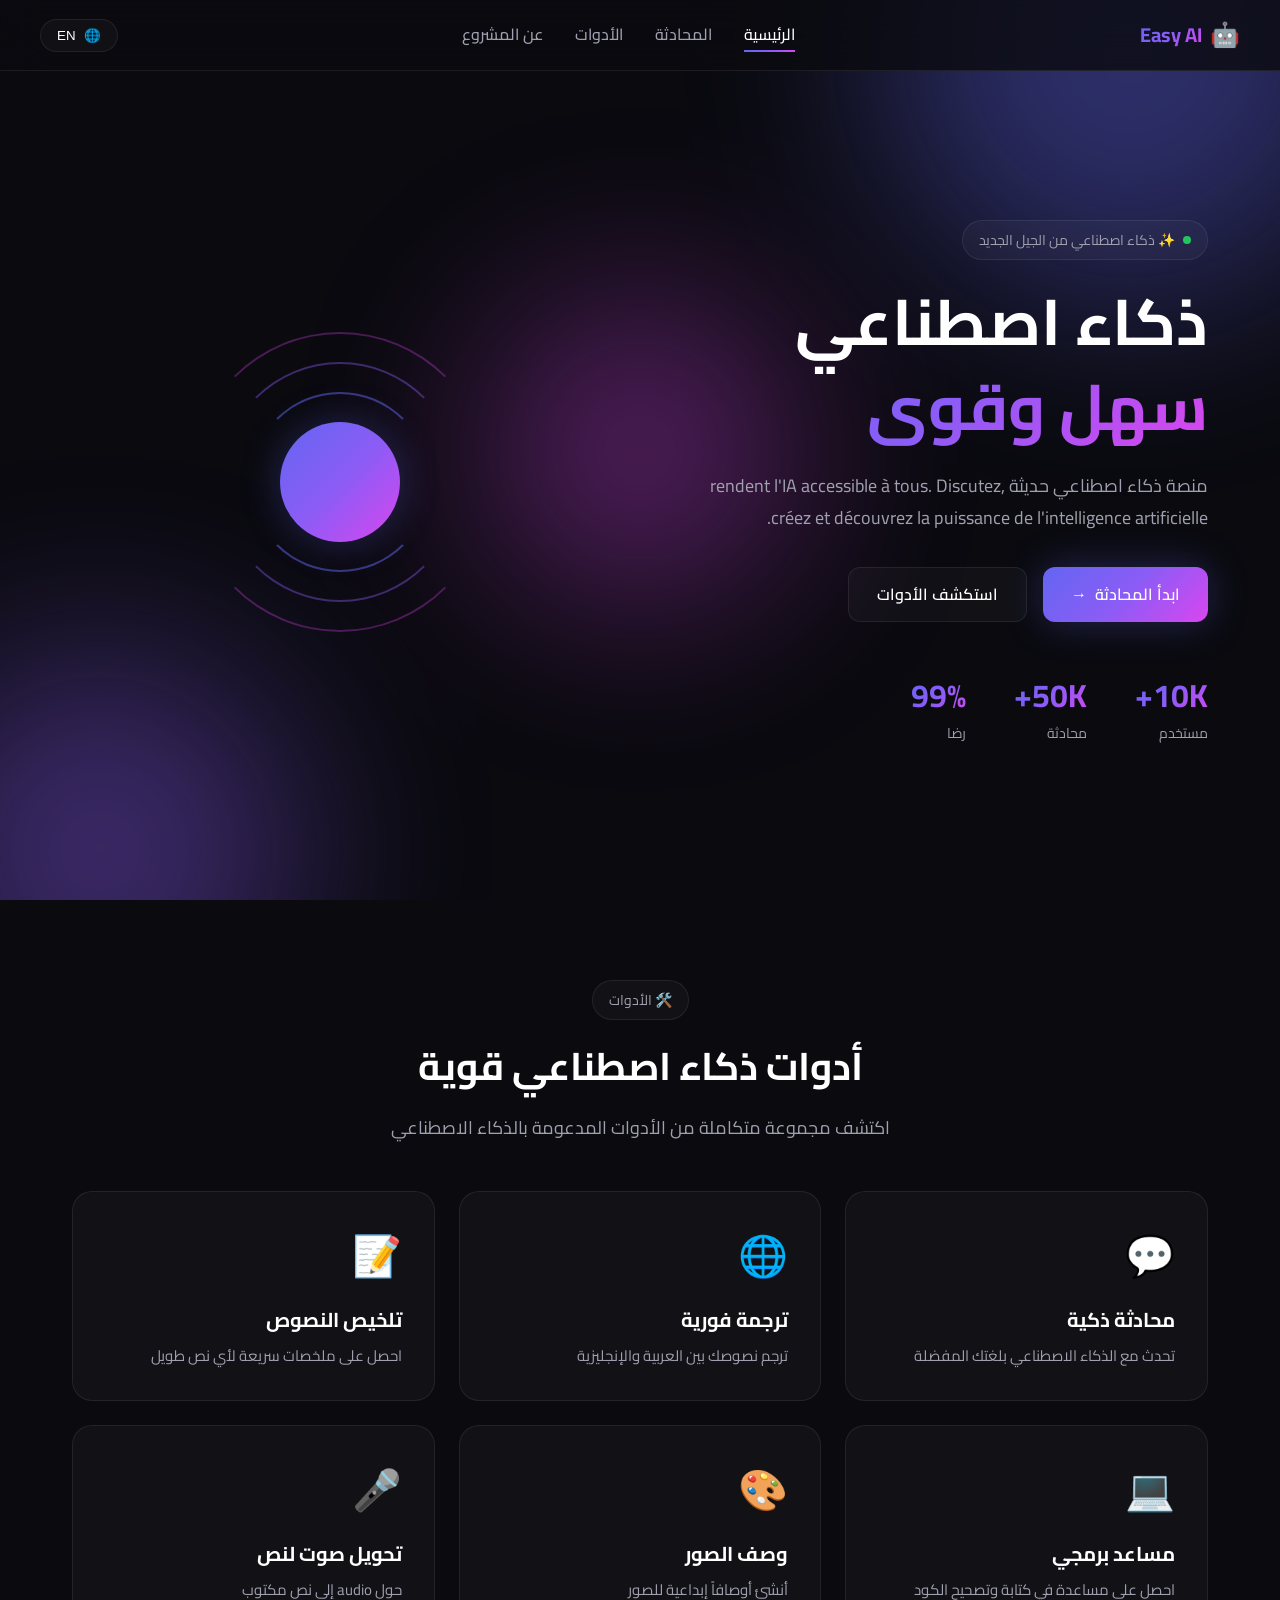
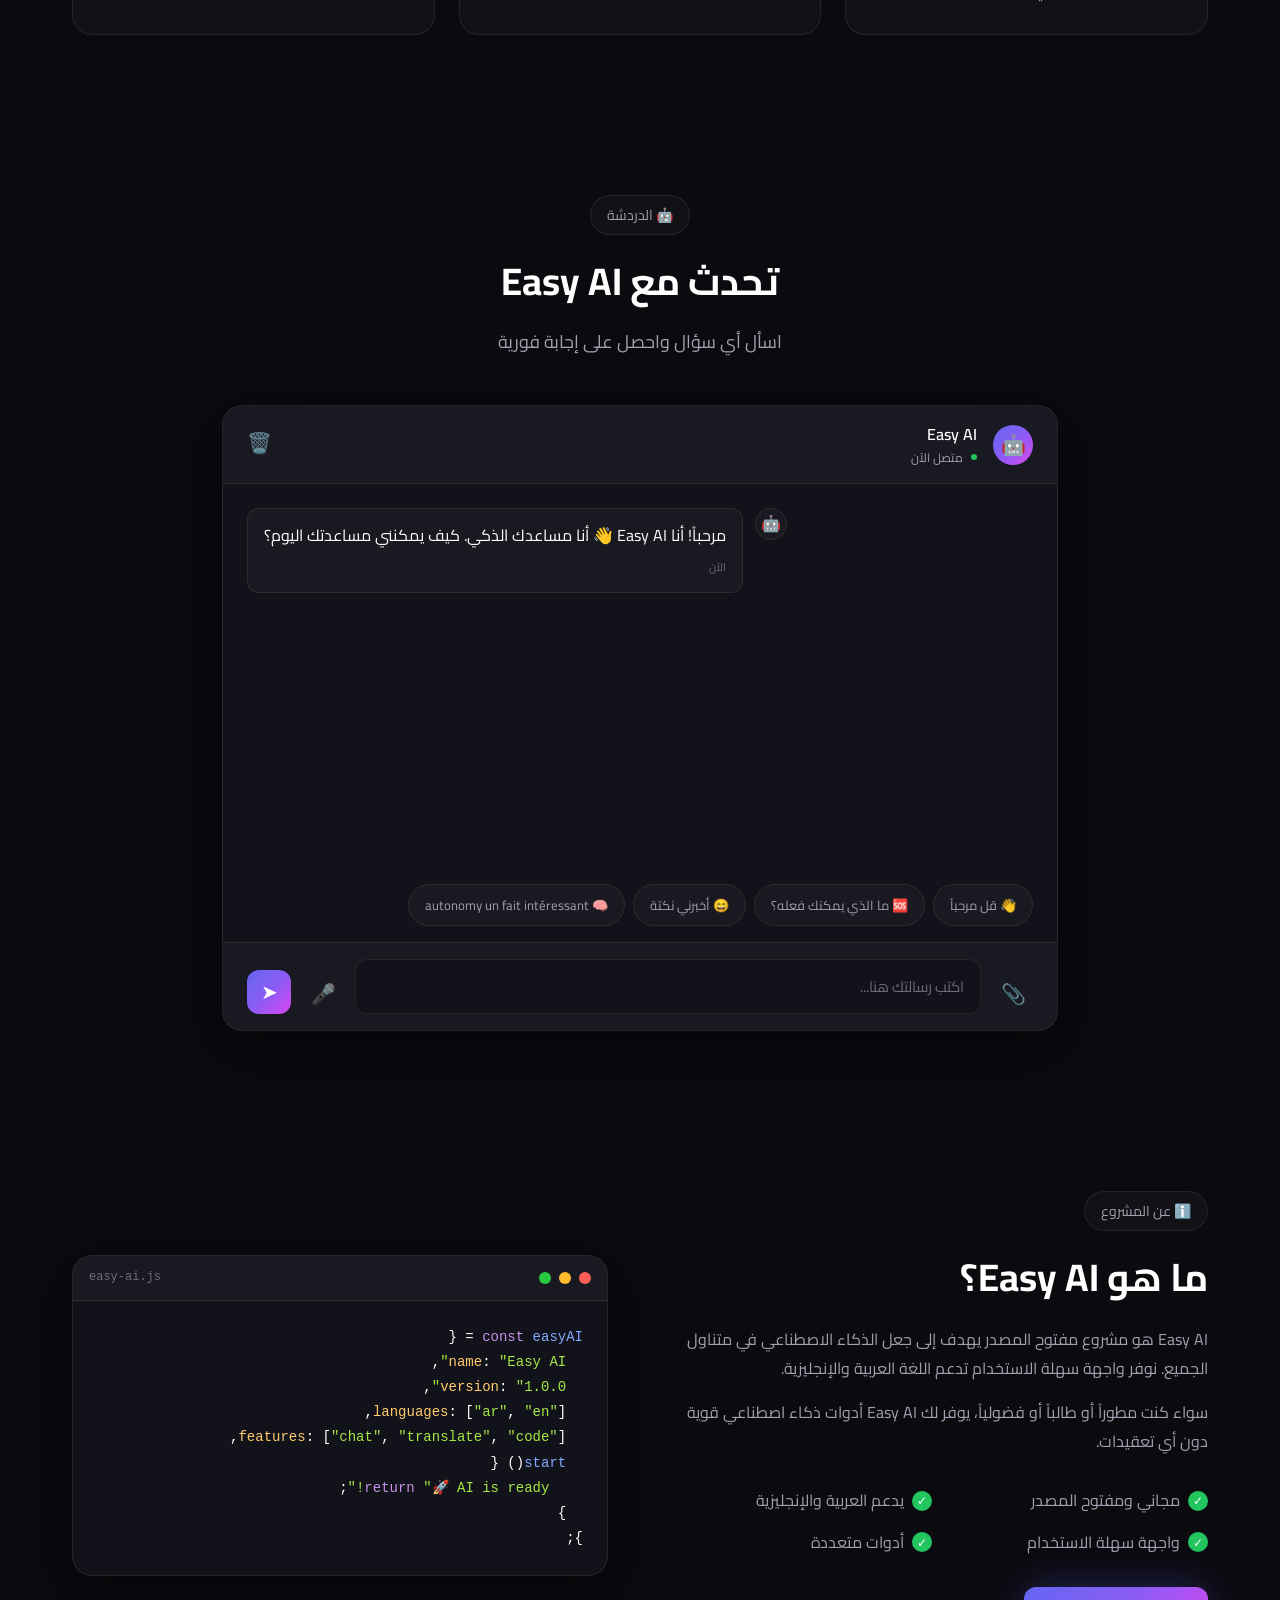
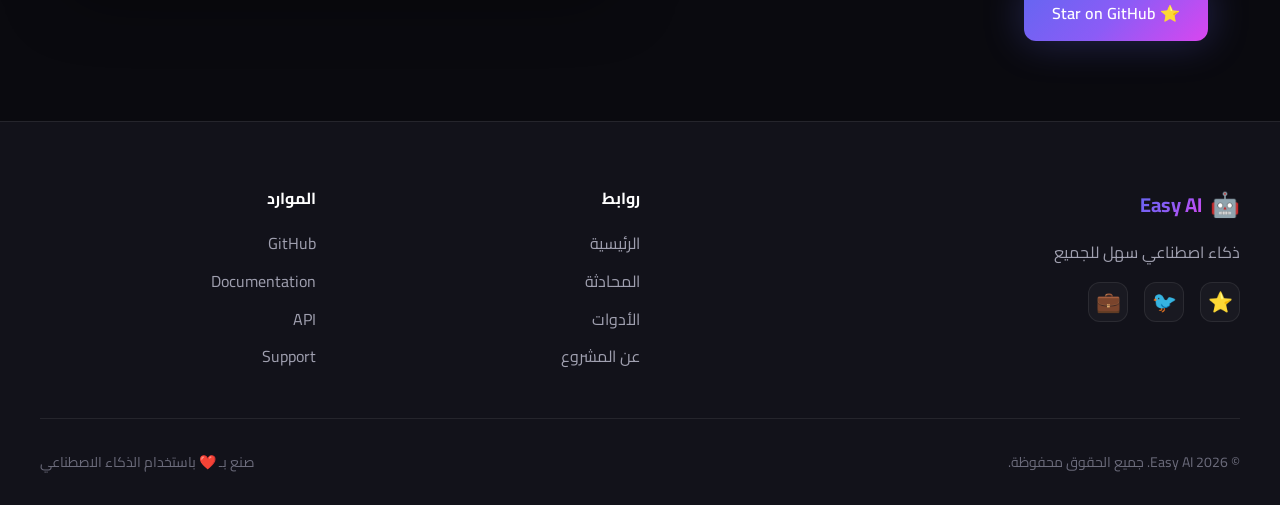
==== index.html @ a5f74211 "🚀 Add Easy AI Chat - Modern bilingual AI assistant website - 🤖 Interactive AI chat interface with sm" ====
<!DOCTYPE html>
<html lang="ar" dir="rtl">
<head>
    <meta charset="UTF-8">
    <meta name="viewport" content="width=device-width, initial-scale=1.0">
    <title>Easy AI - ذكاء اصطناعي سهل | Your AI Assistant</title>
    <link rel="preconnect" href="https://fonts.googleapis.com">
    <link rel="preconnect" href="https://fonts.gstatic.com" crossorigin>
    <link href="https://fonts.googleapis.com/css2?family=Cairo:wght@300;400;600;700&family=Inter:wght@300;400;600;700&display=swap" rel="stylesheet">
    <link rel="stylesheet" href="css/style.css">
    <link rel="icon" href="data:image/svg+xml,<svg xmlns='http://www.w3.org/2000/svg' viewBox='0 0 100 100'><text y='.9em' font-size='90'>🤖</text></svg>">
</head>
<body>
    <!-- Animated Background -->
    <div class="bg-animation">
        <div class="gradient-orb orb-1"></div>
        <div class="gradient-orb orb-2"></div>
        <div class="gradient-orb orb-3"></div>
    </div>

    <!-- Navbar -->
    <nav class="navbar">
        <div class="nav-container">
            <div class="logo">
                <span class="logo-icon">🤖</span>
                <span class="logo-text" data-i18n="brand">Easy AI</span>
            </div>
            <div class="nav-links">
                <a href="#home" class="nav-link active" data-i18n="nav.home">الرئيسية</a>
                <a href="#chat" class="nav-link" data-i18n="nav.chat">المحادثة</a>
                <a href="#tools" class="nav-link" data-i18n="nav.tools">الأدوات</a>
                <a href="#about" class="nav-link" data-i18n="nav.about">عن المشروع</a>
            </div>
            <div class="nav-actions">
                <button class="lang-toggle" id="langToggle" title="Switch Language">
                    <span class="lang-icon">🌐</span>
                    <span id="langLabel">EN</span>
                </button>
                <button class="menu-toggle" id="menuToggle">☰</button>
            </div>
        </div>
    </nav>

    <!-- Hero Section -->
    <section id="home" class="hero">
        <div class="hero-content">
            <div class="hero-badge">
                <span class="badge-dot"></span>
                <span data-i18n="hero.badge">✨ ذكاء اصطناعي من الجيل الجديد</span>
            </div>
            <h1 class="hero-title">
                <span data-i18n="hero.title1">ذكاء اصطناعي</span>
                <span class="gradient-text" data-i18n="hero.title2">سهل وقوي</span>
            </h1>
            <p class="hero-description" data-i18n="hero.description">
               助力 AIaken - منصة ذكاء اصطناعي arabe moderne qui rend l'IA accessible à tous. Discutez, créez et découvrez la puissance de l'intelligence artificielle.
            </p>
            <div class="hero-buttons">
                <a href="#chat" class="btn btn-primary">
                    <span data-i18n="hero.cta1">ابدأ المحادثة</span>
                    <span class="btn-icon">→</span>
                </a>
                <a href="#tools" class="btn btn-secondary">
                    <span data-i18n="hero.cta2">استكشف الأدوات</span>
                </a>
            </div>
            <div class="hero-stats">
                <div class="stat">
                    <span class="stat-number">10K+</span>
                    <span class="stat-label" data-i18n="stats.users">مستخدم</span>
                </div>
                <div class="stat">
                    <span class="stat-number">50K+</span>
                    <span class="stat-label" data-i18n="stats.chats">محادثة</span>
                </div>
                <div class="stat">
                    <span class="stat-number">99%</span>
                    <span class="stat-label" data-i18n="stats.satisfaction">رضا</span>
                </div>
            </div>
        </div>
        <div class="hero-visual">
            <div class="ai-orb">
                <div class="orb-core"></div>
                <div class="orb-ring ring-1"></div>
                <div class="orb-ring ring-2"></div>
                <div class="orb-ring ring-3"></div>
            </div>
        </div>
    </section>

    <!-- Features Section -->
    <section id="tools" class="features">
        <div class="section-header">
            <span class="section-badge" data-i18n="features.badge">🛠️ الأدوات</span>
            <h2 class="section-title" data-i18n="features.title">أدوات ذكاء اصطناعي قوية</h2>
            <p class="section-description" data-i18n="features.description">اكتشف مجموعة متكاملة من الأدوات المدعومة بالذكاء الاصطناعي</p>
        </div>
        <div class="features-grid">
            <div class="feature-card" data-tool="chat">
                <div class="feature-icon">💬</div>
                <h3 data-i18n="features.chat.title">محادثة ذكية</h3>
                <p data-i18n="features.chat.desc">تحدث مع الذكاء الاصطناعي بلغتك المفضلة</p>
            </div>
            <div class="feature-card" data-tool="translate">
                <div class="feature-icon">🌐</div>
                <h3 data-i18n="features.translate.title">ترجمة فورية</h3>
                <p data-i18n="features.translate.desc">ترجم نصوصك بين العربية والإنجليزية</p>
            </div>
            <div class="feature-card" data-tool="summarize">
                <div class="feature-icon">📝</div>
                <h3 data-i18n="features.summarize.title">تلخيص النصوص</h3>
                <p data-i18n="features.summarize.desc">احصل على ملخصات سريعة لأي نص طويل</p>
            </div>
            <div class="feature-card" data-tool="code">
                <div class="feature-icon">💻</div>
                <h3 data-i18n="features.code.title">مساعد برمجي</h3>
                <p data-i18n="features.code.desc">احصل على مساعدة في كتابة وتصحيح الكود</p>
            </div>
            <div class="feature-card" data-tool="image">
                <div class="feature-icon">🎨</div>
                <h3 data-i18n="features.image.title">وصف الصور</h3>
                <p data-i18n="features.image.desc">أنشئ أوصافاً إبداعية للصور</p>
            </div>
            <div class="feature-card" data-tool="voice">
                <div class="feature-icon">🎤</div>
                <h3 data-i18n="features.voice.title">تحويل صوت لنص</h3>
                <p data-i18n="features.voice.desc">حول смертельlyое audio إلى نص مكتوب</p>
            </div>
        </div>
    </section>

    <!-- AI Chat Section -->
    <section id="chat" class="chat-section">
        <div class="section-header">
            <span class="section-badge" data-i18n="chat.badge">🤖 الدردشة</span>
            <h2 class="section-title" data-i18n="chat.title">تحدث مع Easy AI</h2>
            <p class="section-description" data-i18n="chat.description">اسأل أي سؤال واحصل على إجابة فورية</p>
        </div>
        <div class="chat-container">
            <div class="chat-header">
                <div class="chat-avatar">🤖</div>
                <div class="chat-info">
                    <span class="chat-name">Easy AI</span>
                    <span class="chat-status">
                        <span class="status-dot"></span>
                        <span data-i18n="chat.online">متصل الآن</span>
                    </span>
                </div>
                <div class="chat-tools">
                    <button class="tool-btn" id="clearChat" title="Clear">🗑️</button>
                </div>
            </div>
            <div class="chat-messages" id="chatMessages">
                <div class="message ai-message">
                    <div class="message-avatar">🤖</div>
                    <div class="message-content">
                        <p data-i18n="chat.welcome">مرحباً! أنا Easy AI 👋 أنا مساعدك الذكي. كيف يمكنني مساعدتك اليوم؟</p>
                        <span class="message-time">الآن</span>
                    </div>
                </div>
            </div>
            <div class="chat-suggestions" id="chatSuggestions">
                <button class="suggestion-btn" data-suggestion="hello" data-i18n="suggestions.hello">👋 قل مرحباً</button>
                <button class="suggestion-btn" data-suggestion="help" data-i18n="suggestions.help">🆘 ما الذي يمكنك فعله؟</button>
                <button class="suggestion-btn" data-suggestion="joke" data-i18n="suggestions.joke">😄 أخبرني نكتة</button>
                <button class="suggestion-btn" data-suggestion="fact" data-i18n="suggestions.fact">🧠 autonomie un fait intéressant</button>
            </div>
            <div class="chat-input-container">
                <button class="input-tool-btn" id="attachBtn" title="Attach">📎</button>
                <textarea
                    id="chatInput"
                    class="chat-input"
                    placeholder="اكتب رسالتك هنا..."
                    data-i18n-placeholder="chat.placeholder"
                    rows="1"
                ></textarea>
                <button class="input-tool-btn" id="voiceBtn" title="Voice">🎤</button>
                <button class="send-btn" id="sendBtn">
                    <span class="send-icon">➤</span>
                </button>
            </div>
        </div>
    </section>

    <!-- About Section -->
    <section id="about" class="about">
        <div class="about-container">
            <div class="about-content">
                <span class="section-badge" data-i18n="about.badge">ℹ️ عن المشروع</span>
                <h2 class="section-title" data-i18n="about.title">ما هو Easy AI؟</h2>
                <p data-i18n="about.description1">
                    Easy AI هو مشروع مفتوح المصدر يهدف إلى جعل الذكاء الاصطناعي في متناول الجميع. 
                    نوفر واجهة سهلة الاستخدام تدعم اللغة العربية والإنجليزية.
                </p>
                <p data-i18n="about.description2">
                    Whether you're a developer, student, or curious mind, Easy AI provides powerful AI tools 
                    without the complexity.
                </p>
                <div class="about-features">
                    <div class="about-feature">
                        <span class="check-icon">✓</span>
                        <span data-i18n="about.feature1">مجاني ومفتوح المصدر</span>
                    </div>
                    <div class="about-feature">
                        <span class="check-icon">✓</span>
                        <span data-i18n="about.feature2">يدعم العربية والإنجليزية</span>
                    </div>
                    <div class="about-feature">
                        <span class="check-icon">✓</span>
                        <span data-i18n="about.feature3">واجهة سهلة الاستخدام</span>
                    </div>
                    <div class="about-feature">
                        <span class="check-icon">✓</span>
                        <span data-i18n="about.feature4">أدوات متعددة</span>
                    </div>
                </div>
                <a href="https://github.com/sayedelazameydesign-crypto/easy-ai" target="_blank" class="btn btn-primary">
                    <span data-i18n="about.github">⭐ Star on GitHub</span>
                </a>
            </div>
            <div class="about-visual">
                <div class="code-window">
                    <div class="code-header">
                        <span class="dot red"></span>
                        <span class="dot yellow"></span>
                        <span class="dot green"></span>
                        <span class="code-title">easy-ai.js</span>
                    </div>
                    <pre class="code-content"><code><span class="keyword">const</span> <span class="variable">easyAI</span> = {
  <span class="property">name</span>: <span class="string">"Easy AI"</span>,
  <span class="property">version</span>: <span class="string">"1.0.0"</span>,
  <span class="property">languages</span>: [<span class="string">"ar"</span>, <span class="string">"en"</span>],
  <span class="property">features</span>: [<span class="string">"chat"</span>, <span class="string">"translate"</span>, <span class="string">"code"</span>],
  <span class="method">start</span>() {
    <span class="keyword">return</span> <span class="string">"🚀 AI is ready!"</span>;
  }
};</code></pre>
                </div>
            </div>
        </div>
    </section>

    <!-- Footer -->
    <footer class="footer">
        <div class="footer-container">
            <div class="footer-brand">
                <div class="logo">
                    <span class="logo-icon">🤖</span>
                    <span class="logo-text">Easy AI</span>
                </div>
                <p data-i18n="footer.tagline">ذكاء اصطناعي سهل للجميع</p>
                <div class="social-links">
                    <a href="https://github.com/sayedelazameydesign-crypto/easy-ai" target="_blank" class="social-link">⭐</a>
                    <a href="#" class="social-link">🐦</a>
                    <a href="#" class="social-link">💼</a>
                </div>
            </div>
            <div class="footer-links">
                <h4 data-i18n="footer.links">روابط</h4>
                <a href="#home" data-i18n="nav.home">الرئيسية</a>
                <a href="#chat" data-i18n="nav.chat">المحادثة</a>
                <a href="#tools" data-i18n="nav.tools">الأدوات</a>
                <a href="#about" data-i18n="nav.about">عن المشروع</a>
            </div>
            <div class="footer-links">
                <h4 data-i18n="footer.resources">الموارد</h4>
                <a href="#">GitHub</a>
                <a href="#">Documentation</a>
                <a href="#">API</a>
                <a href="#">Support</a>
            </div>
        </div>
        <div class="footer-bottom">
            <p>© 2026 Easy AI. <span data-i18n="footer.rights">جميع الحقوق محفوظة.</span></p>
            <p data-i18n="footer.made">صنع بـ ❤️ باستخدام الذكاء الاصطناعي</p>
        </div>
    </footer>

    <!-- Scripts -->
    <script src="js/i18n.js"></script>
    <script src="js/ai.js"></script>
    <script src="js/main.js"></script>
</body>
</html>
---- css/style.css ----
/* ============================================
   Easy AI - Modern Dark Theme
   Supports RTL (Arabic) & LTR (English)
   ============================================ */

/* CSS Variables */
:root {
    /* Colors - Dark Theme */
    --bg-primary: #0a0a0f;
    --bg-secondary: #12121a;
    --bg-card: rgba(255, 255, 255, 0.03);
    --bg-card-hover: rgba(255, 255, 255, 0.06);
    
    --text-primary: #ffffff;
    --text-secondary: #a0a0b0;
    --text-muted: #6b6b7b;
    
    --accent-primary: #6366f1;
    --accent-secondary: #8b5cf6;
    --accent-gradient: linear-gradient(135deg, #6366f1 0%, #8b5cf6 50%, #d946ef 100%);
    
    --success: #22c55e;
    --warning: #f59e0b;
    --error: #ef4444;
    
    --border-color: rgba(255, 255, 255, 0.08);
    --border-hover: rgba(255, 255, 255, 0.15);
    
    --shadow-sm: 0 2px 8px rgba(0, 0, 0, 0.3);
    --shadow-md: 0 8px 32px rgba(0, 0, 0, 0.4);
    --shadow-lg: 0 16px 64px rgba(0, 0, 0, 0.5);
    --shadow-glow: 0 0 40px rgba(99, 102, 241, 0.3);
    
    /* Spacing */
    --radius-sm: 8px;
    --radius-md: 12px;
    --radius-lg: 20px;
    --radius-full: 9999px;
    
    /* Transitions */
    --transition-fast: 0.15s ease;
    --transition-normal: 0.3s ease;
    --transition-slow: 0.5s ease;
    
    /* Fonts */
    --font-ar: 'Cairo', sans-serif;
    --font-en: 'Inter', sans-serif;
}

/* Reset & Base */
*, *::before, *::after {
    margin: 0;
    padding: 0;
    box-sizing: border-box;
}

html {
    scroll-behavior: smooth;
}

body {
    font-family: var(--font-ar);
    background: var(--bg-primary);
    color: var(--text-primary);
    line-height: 1.6;
    overflow-x: hidden;
    min-height: 100vh;
}

body[dir="ltr"] {
    font-family: var(--font-en);
}

/* Language-specific font adjustments */
[dir="rtl"] {
    font-family: var(--font-ar);
}

[dir="ltr"] {
    font-family: var(--font-en);
}

/* Animated Background */
.bg-animation {
    position: fixed;
    top: 0;
    left: 0;
    width: 100%;
    height: 100%;
    pointer-events: none;
    z-index: 0;
    overflow: hidden;
}

.gradient-orb {
    position: absolute;
    border-radius: 50%;
    filter: blur(100px);
    opacity: 0.4;
    animation: float 20s ease-in-out infinite;
}

.orb-1 {
    width: 500px;
    height: 500px;
    background: var(--accent-primary);
    top: -200px;
    right: -100px;
    animation-delay: 0s;
}

[dir="ltr"] .orb-1 {
    right: auto;
    left: -100px;
}

.orb-2 {
    width: 400px;
    height: 400px;
    background: var(--accent-secondary);
    bottom: -150px;
    left: -100px;
    animation-delay: 5s;
}

[dir="ltr"] .orb-2 {
    left: auto;
    right: -100px;
}

.orb-3 {
    width: 300px;
    height: 300px;
    background: #d946ef;
    top: 50%;
    left: 50%;
    transform: translate(-50%, -50%);
    animation-delay: 10s;
}

@keyframes float {
    0%, 100% { transform: translate(0, 0) scale(1); }
    25% { transform: translate(30px, -30px) scale(1.1); }
    50% { transform: translate(-20px, 20px) scale(0.9); }
    75% { transform: translate(-30px, -20px) scale(1.05); }
}

/* Navbar */
.navbar {
    position: fixed;
    top: 0;
    left: 0;
    right: 0;
    z-index: 100;
    padding: 1rem 2rem;
    background: rgba(10, 10, 15, 0.8);
    backdrop-filter: blur(20px);
    border-bottom: 1px solid var(--border-color);
}

.nav-container {
    max-width: 1200px;
    margin: 0 auto;
    display: flex;
    align-items: center;
    justify-content: space-between;
}

.logo {
    display: flex;
    align-items: center;
    gap: 0.5rem;
    font-size: 1.25rem;
    font-weight: 700;
}

.logo-icon {
    font-size: 1.5rem;
    animation: bounce 2s ease-in-out infinite;
}

@keyframes bounce {
    0%, 100% { transform: translateY(0); }
    50% { transform: translateY(-5px); }
}

.logo-text {
    background: var(--accent-gradient);
    -webkit-background-clip: text;
    -webkit-text-fill-color: transparent;
    background-clip: text;
}

.nav-links {
    display: flex;
    gap: 2rem;
}

.nav-link {
    color: var(--text-secondary);
    text-decoration: none;
    font-weight: 500;
    transition: var(--transition-fast);
    position: relative;
}

.nav-link:hover, .nav-link.active {
    color: var(--text-primary);
}

.nav-link::after {
    content: '';
    position: absolute;
    bottom: -4px;
    left: 0;
    width: 0;
    height: 2px;
    background: var(--accent-gradient);
    transition: var(--transition-normal);
}

.nav-link:hover::after, .nav-link.active::after {
    width: 100%;
}

.nav-actions {
    display: flex;
    align-items: center;
    gap: 1rem;
}

.lang-toggle {
    display: flex;
    align-items: center;
    gap: 0.5rem;
    padding: 0.5rem 1rem;
    background: var(--bg-card);
    border: 1px solid var(--border-color);
    border-radius: var(--radius-full);
    color: var(--text-primary);
    cursor: pointer;
    transition: var(--transition-fast);
}

.lang-toggle:hover {
    background: var(--bg-card-hover);
    border-color: var(--border-hover);
}

.menu-toggle {
    display: none;
    background: none;
    border: none;
    color: var(--text-primary);
    font-size: 1.5rem;
    cursor: pointer;
}

/* Hero Section */
.hero {
    min-height: 100vh;
    display: flex;
    align-items: center;
    justify-content: space-between;
    max-width: 1200px;
    margin: 0 auto;
    padding: 6rem 2rem 2rem;
    position: relative;
    z-index: 1;
    gap: 4rem;
}

.hero-content {
    flex: 1;
    max-width: 600px;
}

.hero-badge {
    display: inline-flex;
    align-items: center;
    gap: 0.5rem;
    padding: 0.5rem 1rem;
    background: var(--bg-card);
    border: 1px solid var(--border-color);
    border-radius: var(--radius-full);
    font-size: 0.875rem;
    color: var(--text-secondary);
    margin-bottom: 1.5rem;
}

.badge-dot {
    width: 8px;
    height: 8px;
    background: var(--success);
    border-radius: 50%;
    animation: pulse 2s ease-in-out infinite;
}

@keyframes pulse {
    0%, 100% { box-shadow: 0 0 0 0 rgba(34, 197, 94, 0.5); }
    50% { box-shadow: 0 0 0 8px rgba(34, 197, 94, 0); }
}

.hero-title {
    font-size: clamp(2.5rem, 5vw, 4rem);
    font-weight: 700;
    line-height: 1.2;
    margin-bottom: 1.5rem;
    display: flex;
    flex-direction: column;
    gap: 0.5rem;
}

.gradient-text {
    background: var(--accent-gradient);
    -webkit-background-clip: text;
    -webkit-text-fill-color: transparent;
    background-clip: text;
}

.hero-description {
    font-size: 1.125rem;
    color: var(--text-secondary);
    margin-bottom: 2rem;
    line-height: 1.8;
}

.hero-buttons {
    display: flex;
    gap: 1rem;
    margin-bottom: 3rem;
    flex-wrap: wrap;
}

.btn {
    display: inline-flex;
    align-items: center;
    gap: 0.5rem;
    padding: 0.875rem 1.75rem;
    border-radius: var(--radius-md);
    font-weight: 600;
    text-decoration: none;
    transition: var(--transition-normal);
    cursor: pointer;
    border: none;
    font-size: 1rem;
    font-family: inherit;
}

.btn-primary {
    background: var(--accent-gradient);
    color: white;
    box-shadow: var(--shadow-glow);
}

.btn-primary:hover {
    transform: translateY(-2px);
    box-shadow: 0 0 60px rgba(99, 102, 241, 0.5);
}

.btn-secondary {
    background: var(--bg-card);
    color: var(--text-primary);
    border: 1px solid var(--border-color);
}

.btn-secondary:hover {
    background: var(--bg-card-hover);
    border-color: var(--border-hover);
}

.btn-icon {
    transition: var(--transition-fast);
}

[dir="rtl"] .btn:hover .btn-icon {
    transform: translateX(-4px);
}

[dir="ltr"] .btn:hover .btn-icon {
    transform: translateX(4px);
}

.hero-stats {
    display: flex;
    gap: 3rem;
}

.stat {
    display: flex;
    flex-direction: column;
}

.stat-number {
    font-size: 2rem;
    font-weight: 700;
    background: var(--accent-gradient);
    -webkit-background-clip: text;
    -webkit-text-fill-color: transparent;
    background-clip: text;
}

.stat-label {
    color: var(--text-secondary);
    font-size: 0.875rem;
}

/* Hero Visual - AI Orb */
.hero-visual {
    flex: 1;
    display: flex;
    justify-content: center;
    align-items: center;
}

.ai-orb {
    position: relative;
    width: 300px;
    height: 300px;
}

.orb-core {
    position: absolute;
    top: 50%;
    left: 50%;
    transform: translate(-50%, -50%);
    width: 120px;
    height: 120px;
    background: var(--accent-gradient);
    border-radius: 50%;
    box-shadow: var(--shadow-glow);
    animation: corePulse 3s ease-in-out infinite;
}

@keyframes corePulse {
    0%, 100% { transform: translate(-50%, -50%) scale(1); }
    50% { transform: translate(-50%, -50%) scale(1.1); }
}

.orb-ring {
    position: absolute;
    top: 50%;
    left: 50%;
    transform: translate(-50%, -50%);
    border: 2px solid;
    border-radius: 50%;
    animation: rotate 10s linear infinite;
}

.ring-1 {
    width: 180px;
    height: 180px;
    border-color: rgba(99, 102, 241, 0.5) transparent rgba(99, 102, 241, 0.5) transparent;
    animation-duration: 8s;
}

.ring-2 {
    width: 240px;
    height: 240px;
    border-color: rgba(139, 92, 246, 0.4) transparent rgba(139, 92, 246, 0.4) transparent;
    animation-duration: 12s;
    animation-direction: reverse;
}

.ring-3 {
    width: 300px;
    height: 300px;
    border-color: rgba(217, 70, 239, 0.3) transparent rgba(217, 70, 239, 0.3) transparent;
    animation-duration: 16s;
}

@keyframes rotate {
    from { transform: translate(-50%, -50%) rotate(0deg); }
    to { transform: translate(-50%, -50%) rotate(360deg); }
}

/* Sections Common */
section {
    padding: 5rem 2rem;
    position: relative;
    z-index: 1;
}

.section-header {
    text-align: center;
    max-width: 600px;
    margin: 0 auto 3rem;
}

.section-badge {
    display: inline-block;
    padding: 0.5rem 1rem;
    background: var(--bg-card);
    border: 1px solid var(--border-color);
    border-radius: var(--radius-full);
    font-size: 0.875rem;
    color: var(--text-secondary);
    margin-bottom: 1rem;
}

.section-title {
    font-size: clamp(1.75rem, 3vw, 2.5rem);
    font-weight: 700;
    margin-bottom: 1rem;
}

.section-description {
    color: var(--text-secondary);
    font-size: 1.125rem;
}

/* Features Section */
.features {
    max-width: 1200px;
    margin: 0 auto;
}

.features-grid {
    display: grid;
    grid-template-columns: repeat(auto-fit, minmax(280px, 1fr));
    gap: 1.5rem;
}

.feature-card {
    background: var(--bg-card);
    border: 1px solid var(--border-color);
    border-radius: var(--radius-lg);
    padding: 2rem;
    transition: var(--transition-normal);
    cursor: pointer;
    position: relative;
    overflow: hidden;
}

.feature-card::before {
    content: '';
    position: absolute;
    top: 0;
    left: 0;
    right: 0;
    height: 3px;
    background: var(--accent-gradient);
    transform: scaleX(0);
    transition: var(--transition-normal);
}

.feature-card:hover {
    background: var(--bg-card-hover);
    border-color: var(--border-hover);
    transform: translateY(-4px);
    box-shadow: var(--shadow-md);
}

.feature-card:hover::before {
    transform: scaleX(1);
}

.feature-icon {
    font-size: 2.5rem;
    margin-bottom: 1rem;
}

.feature-card h3 {
    font-size: 1.25rem;
    margin-bottom: 0.5rem;
}

.feature-card p {
    color: var(--text-secondary);
    font-size: 0.9375rem;
}

/* Chat Section */
.chat-section {
    max-width: 900px;
    margin: 0 auto;
}

.chat-container {
    background: var(--bg-secondary);
    border: 1px solid var(--border-color);
    border-radius: var(--radius-lg);
    overflow: hidden;
    box-shadow: var(--shadow-lg);
}

.chat-header {
    display: flex;
    align-items: center;
    gap: 1rem;
    padding: 1rem 1.5rem;
    background: var(--bg-card);
    border-bottom: 1px solid var(--border-color);
}

.chat-avatar {
    width: 40px;
    height: 40px;
    background: var(--accent-gradient);
    border-radius: 50%;
    display: flex;
    align-items: center;
    justify-content: center;
    font-size: 1.25rem;
}

.chat-info {
    flex: 1;
    display: flex;
    flex-direction: column;
}

.chat-name {
    font-weight: 600;
}

.chat-status {
    display: flex;
    align-items: center;
    gap: 0.5rem;
    font-size: 0.75rem;
    color: var(--text-secondary);
}

.status-dot {
    width: 6px;
    height: 6px;
    background: var(--success);
    border-radius: 50%;
}

.tool-btn {
    background: none;
    border: none;
    font-size: 1.25rem;
    cursor: pointer;
    opacity: 0.7;
    transition: var(--transition-fast);
}

.tool-btn:hover {
    opacity: 1;
}

.chat-messages {
    height: 400px;
    overflow-y: auto;
    padding: 1.5rem;
    display: flex;
    flex-direction: column;
    gap: 1rem;
}

.chat-messages::-webkit-scrollbar {
    width: 6px;
}

.chat-messages::-webkit-scrollbar-track {
    background: transparent;
}

.chat-messages::-webkit-scrollbar-thumb {
    background: var(--border-color);
    border-radius: var(--radius-full);
}

.message {
    display: flex;
    gap: 0.75rem;
    max-width: 80%;
    animation: messageSlide 0.3s ease;
}

@keyframes messageSlide {
    from {
        opacity: 0;
        transform: translateY(10px);
    }
    to {
        opacity: 1;
        transform: translateY(0);
    }
}

.user-message {
    align-self: flex-end;
    flex-direction: row-reverse;
}

[dir="rtl"] .user-message {
    align-self: flex-start;
    flex-direction: row;
}

[dir="ltr"] .user-message {
    align-self: flex-end;
    flex-direction: row-reverse;
}

.ai-message {
    align-self: flex-start;
}

[dir="rtl"] .ai-message {
    align-self: flex-end;
}

[dir="ltr"] .ai-message {
    align-self: flex-start;
}

.message-avatar {
    width: 32px;
    height: 32px;
    background: var(--bg-card);
    border: 1px solid var(--border-color);
    border-radius: 50%;
    display: flex;
    align-items: center;
    justify-content: center;
    font-size: 1rem;
    flex-shrink: 0;
}

.user-message .message-avatar {
    background: var(--accent-gradient);
}

.message-content {
    background: var(--bg-card);
    border: 1px solid var(--border-color);
    border-radius: var(--radius-md);
    padding: 0.875rem 1rem;
    position: relative;
}

.user-message .message-content {
    background: var(--accent-gradient);
    border: none;
}

.message-content p {
    margin-bottom: 0.25rem;
}

.message-time {
    font-size: 0.6875rem;
    color: var(--text-muted);
}

.user-message .message-time {
    color: rgba(255, 255, 255, 0.7);
}

/* Typing Indicator */
.typing-indicator {
    display: flex;
    gap: 4px;
    padding: 0.5rem 0;
}

.typing-dot {
    width: 8px;
    height: 8px;
    background: var(--text-secondary);
    border-radius: 50%;
    animation: typingBounce 1.4s ease-in-out infinite;
}

.typing-dot:nth-child(2) { animation-delay: 0.2s; }
.typing-dot:nth-child(3) { animation-delay: 0.4s; }

@keyframes typingBounce {
    0%, 60%, 100% { transform: translateY(0); }
    30% { transform: translateY(-8px); }
}

/* Chat Suggestions */
.chat-suggestions {
    display: flex;
    gap: 0.5rem;
    padding: 0 1.5rem 1rem;
    flex-wrap: wrap;
}

.suggestion-btn {
    padding: 0.5rem 1rem;
    background: var(--bg-card);
    border: 1px solid var(--border-color);
    border-radius: var(--radius-full);
    color: var(--text-secondary);
    font-size: 0.8125rem;
    cursor: pointer;
    transition: var(--transition-fast);
    font-family: inherit;
}

.suggestion-btn:hover {
    background: var(--bg-card-hover);
    border-color: var(--accent-primary);
    color: var(--text-primary);
}

/* Chat Input */
.chat-input-container {
    display: flex;
    align-items: flex-end;
    gap: 0.75rem;
    padding: 1rem 1.5rem;
    background: var(--bg-card);
    border-top: 1px solid var(--border-color);
}

.input-tool-btn {
    width: 40px;
    height: 40px;
    background: none;
    border: none;
    font-size: 1.25rem;
    cursor: pointer;
    opacity: 0.7;
    transition: var(--transition-fast);
    display: flex;
    align-items: center;
    justify-content: center;
}

.input-tool-btn:hover {
    opacity: 1;
}

.chat-input {
    flex: 1;
    background: var(--bg-secondary);
    border: 1px solid var(--border-color);
    border-radius: var(--radius-md);
    padding: 0.75rem 1rem;
    color: var(--text-primary);
    font-size: 0.9375rem;
    font-family: inherit;
    resize: none;
    min-height: 44px;
    max-height: 150px;
    transition: var(--transition-fast);
}

.chat-input:focus {
    outline: none;
    border-color: var(--accent-primary);
}

.chat-input::placeholder {
    color: var(--text-muted);
}

.send-btn {
    width: 44px;
    height: 44px;
    background: var(--accent-gradient);
    border: none;
    border-radius: var(--radius-md);
    color: white;
    font-size: 1.25rem;
    cursor: pointer;
    transition: var(--transition-normal);
    display: flex;
    align-items: center;
    justify-content: center;
}

.send-btn:hover {
    transform: scale(1.05);
    box-shadow: var(--shadow-glow);
}

.send-btn:disabled {
    opacity: 0.5;
    cursor: not-allowed;
    transform: none;
}

/* About Section */
.about {
    max-width: 1200px;
    margin: 0 auto;
}

.about-container {
    display: grid;
    grid-template-columns: 1fr 1fr;
    gap: 4rem;
    align-items: center;
}

.about-content p {
    color: var(--text-secondary);
    margin-bottom: 1rem;
    line-height: 1.8;
}

.about-features {
    display: grid;
    grid-template-columns: repeat(2, 1fr);
    gap: 1rem;
    margin: 2rem 0;
}

.about-feature {
    display: flex;
    align-items: center;
    gap: 0.5rem;
    color: var(--text-secondary);
}

.check-icon {
    width: 20px;
    height: 20px;
    background: var(--success);
    border-radius: 50%;
    display: flex;
    align-items: center;
    justify-content: center;
    font-size: 0.75rem;
    color: white;
    flex-shrink: 0;
}

/* Code Window */
.code-window {
    background: var(--bg-secondary);
    border: 1px solid var(--border-color);
    border-radius: var(--radius-lg);
    overflow: hidden;
    box-shadow: var(--shadow-lg);
}

.code-header {
    display: flex;
    align-items: center;
    gap: 0.5rem;
    padding: 0.75rem 1rem;
    background: var(--bg-card);
    border-bottom: 1px solid var(--border-color);
}

.dot {
    width: 12px;
    height: 12px;
    border-radius: 50%;
}

.dot.red { background: #ff5f56; }
.dot.yellow { background: #ffbd2e; }
.dot.green { background: #27c93f; }

.code-title {
    margin-left: auto;
    font-size: 0.75rem;
    color: var(--text-muted);
    font-family: monospace;
}

[dir="rtl"] .code-title {
    margin-left: 0;
    margin-right: auto;
}

.code-content {
    padding: 1.5rem;
    font-family: 'Fira Code', 'Consolas', monospace;
    font-size: 0.875rem;
    line-height: 1.8;
    overflow-x: auto;
}

.code-content .keyword { color: #c792ea; }
.code-content .string { color: #a5e844; }
.code-content .variable { color: #82aaff; }
.code-content .property { color: #ffcb6b; }
.code-content .method { color: #82aaff; }

/* Footer */
.footer {
    background: var(--bg-secondary);
    border-top: 1px solid var(--border-color);
    padding: 4rem 2rem 2rem;
    position: relative;
    z-index: 1;
}

.footer-container {
    max-width: 1200px;
    margin: 0 auto;
    display: grid;
    grid-template-columns: 2fr 1fr 1fr;
    gap: 3rem;
    margin-bottom: 3rem;
}

.footer-brand p {
    color: var(--text-secondary);
    margin: 1rem 0;
}

.social-links {
    display: flex;
    gap: 1rem;
}

.social-link {
    width: 40px;
    height: 40px;
    background: var(--bg-card);
    border: 1px solid var(--border-color);
    border-radius: var(--radius-md);
    display: flex;
    align-items: center;
    justify-content: center;
    text-decoration: none;
    font-size: 1.25rem;
    transition: var(--transition-fast);
}

.social-link:hover {
    background: var(--accent-gradient);
    border-color: transparent;
    transform: translateY(-2px);
}

.footer-links {
    display: flex;
    flex-direction: column;
    gap: 0.75rem;
}

.footer-links h4 {
    margin-bottom: 0.5rem;
    font-size: 1rem;
}

.footer-links a {
    color: var(--text-secondary);
    text-decoration: none;
    transition: var(--transition-fast);
}

.footer-links a:hover {
    color: var(--accent-primary);
}

.footer-bottom {
    max-width: 1200px;
    margin: 0 auto;
    padding-top: 2rem;
    border-top: 1px solid var(--border-color);
    display: flex;
    justify-content: space-between;
    color: var(--text-muted);
    font-size: 0.875rem;
}

/* Responsive */
@media (max-width: 1024px) {
    .hero {
        flex-direction: column;
        text-align: center;
    }
    
    .hero-buttons {
        justify-content: center;
    }
    
    .hero-stats {
        justify-content: center;
    }
    
    .hero-visual {
        display: none;
    }
    
    .about-container {
        grid-template-columns: 1fr;
    }
}

@media (max-width: 768px) {
    .nav-links {
        display: none;
    }
    
    .menu-toggle {
        display: block;
    }
    
    .hero {
        padding-top: 5rem;
    }
    
    .hero-stats {
        gap: 1.5rem;
    }
    
    .stat-number {
        font-size: 1.5rem;
    }
    
    .features-grid {
        grid-template-columns: 1fr;
    }
    
    .footer-container {
        grid-template-columns: 1fr;
        gap: 2rem;
    }
    
    .footer-bottom {
        flex-direction: column;
        gap: 0.5rem;
        text-align: center;
    }
    
    .about-features {
        grid-template-columns: 1fr;
    }
    
    .message {
        max-width: 90%;
    }
    
    .chat-messages {
        height: 300px;
    }
}

/* Utility Classes */
.hidden {
    display: none !important;
}

.fade-in {
    animation: fadeIn 0.5s ease;
}

@keyframes fadeIn {
    from { opacity: 0; }
    to { opacity: 1; }
}

/* Selection */
::selection {
    background: var(--accent-primary);
    color: white;
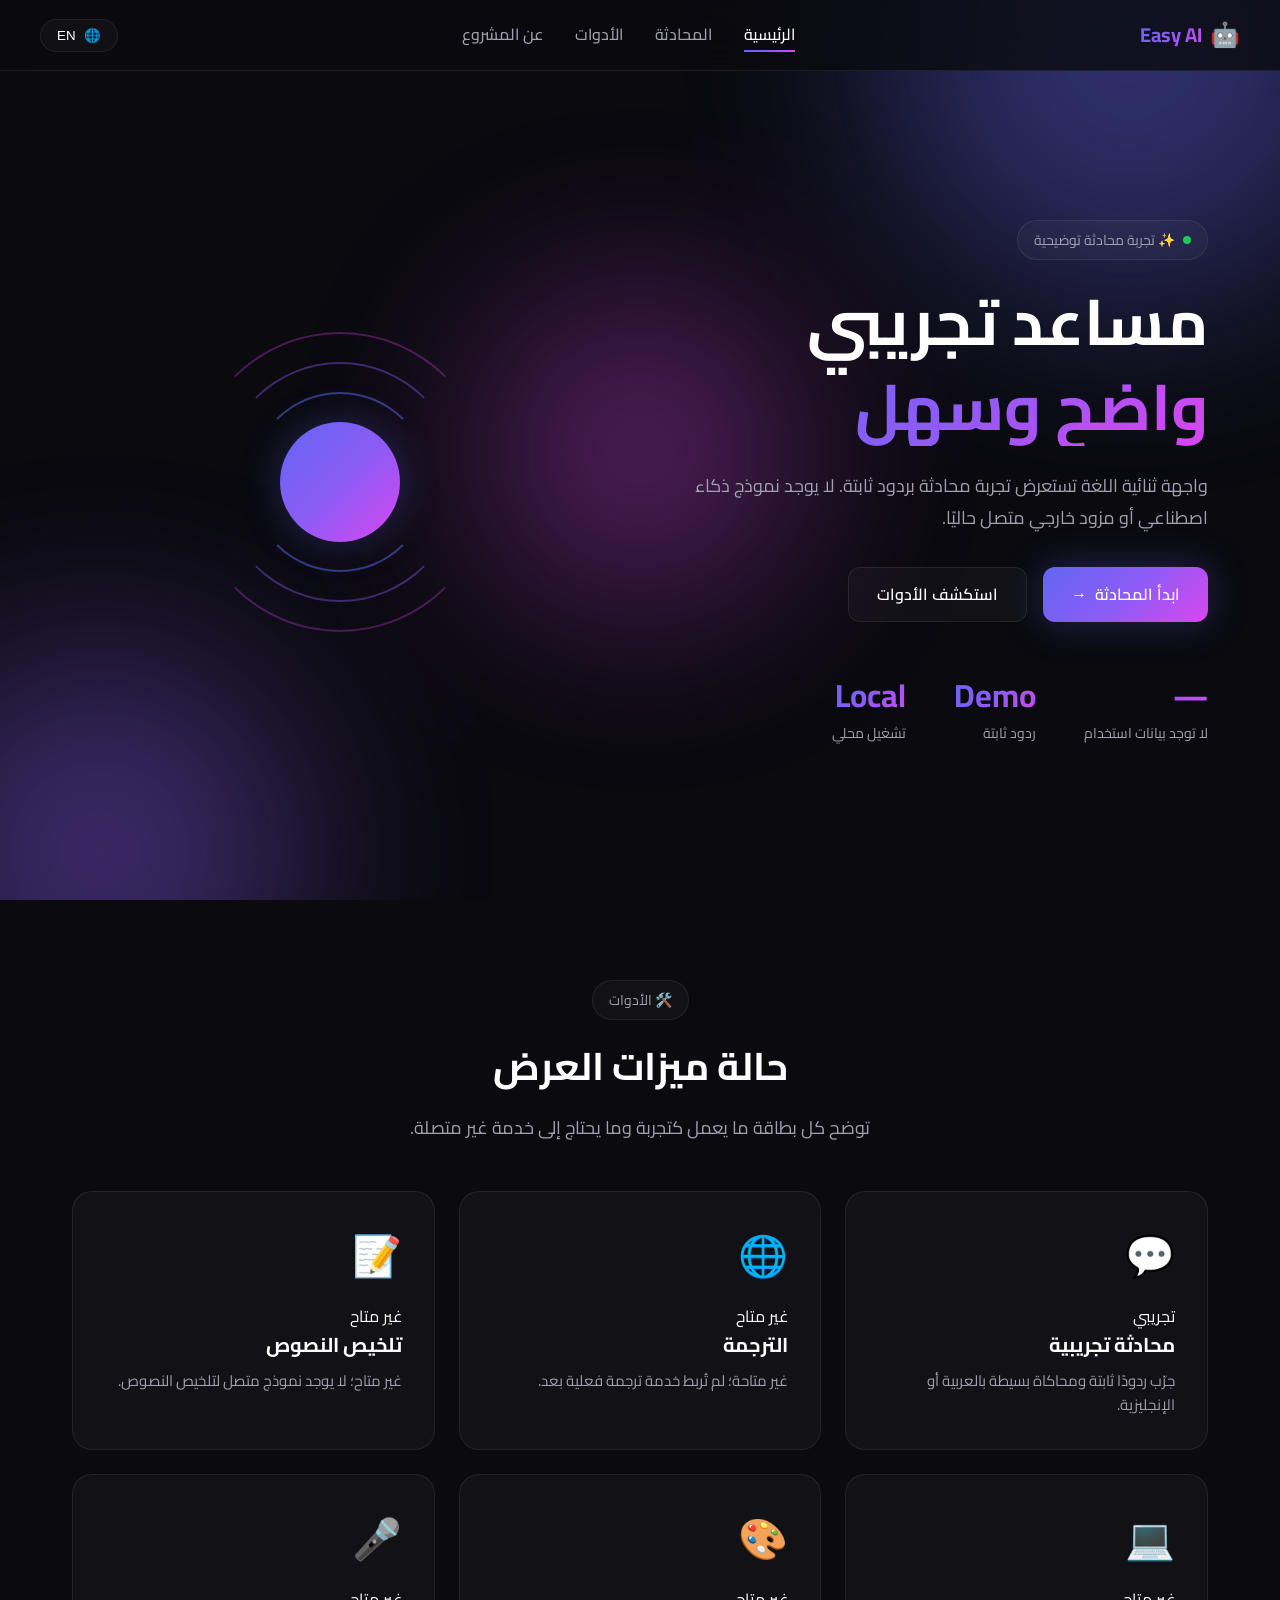
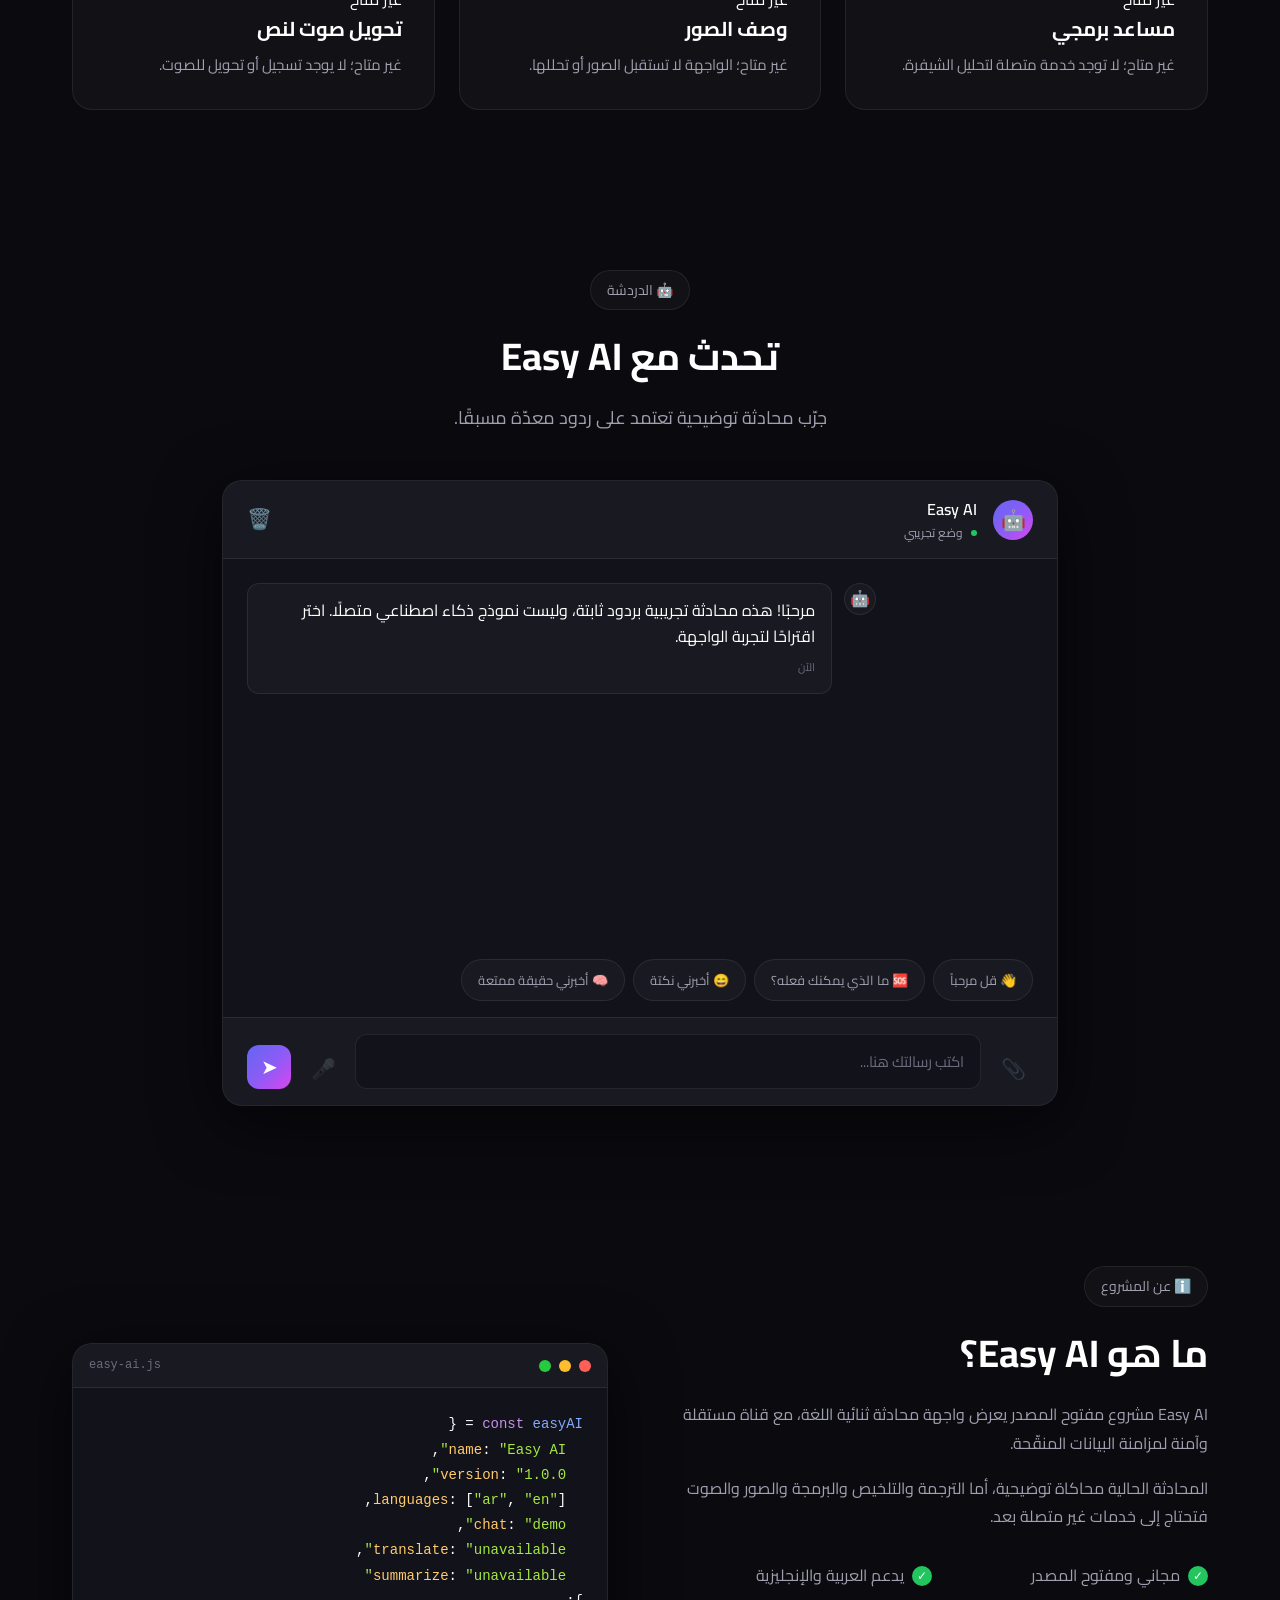
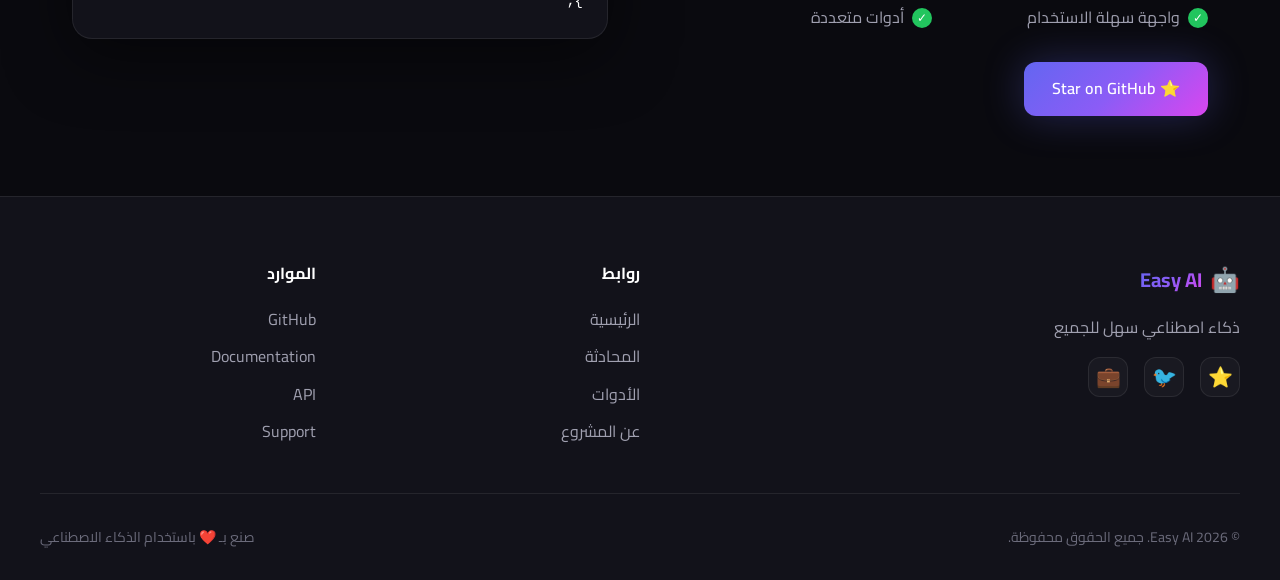
==== commit d54b426e: "fix(ui): label demo capabilities and harden publishing Co-authored-by: arena-agent <297053741+arena-" ====
--- a/index.html
+++ b/index.html
@@ -3,7 +3,7 @@
 <head>
     <meta charset="UTF-8">
     <meta name="viewport" content="width=device-width, initial-scale=1.0">
-    <title>Easy AI - ذكاء اصطناعي سهل | Your AI Assistant</title>
+    <title>Easy AI - تجربة محادثة توضيحية | Demo Chat</title>
     <link rel="preconnect" href="https://fonts.googleapis.com">
     <link rel="preconnect" href="https://fonts.gstatic.com" crossorigin>
     <link href="https://fonts.googleapis.com/css2?family=Cairo:wght@300;400;600;700&family=Inter:wght@300;400;600;700&display=swap" rel="stylesheet">
@@ -46,14 +46,14 @@
         <div class="hero-content">
             <div class="hero-badge">
                 <span class="badge-dot"></span>
-                <span data-i18n="hero.badge">✨ ذكاء اصطناعي من الجيل الجديد</span>
+                <span data-i18n="hero.badge">✨ تجربة محادثة توضيحية</span>
             </div>
             <h1 class="hero-title">
-                <span data-i18n="hero.title1">ذكاء اصطناعي</span>
-                <span class="gradient-text" data-i18n="hero.title2">سهل وقوي</span>
+                <span data-i18n="hero.title1">مساعد تجريبي</span>
+                <span class="gradient-text" data-i18n="hero.title2">واضح وسهل</span>
             </h1>
             <p class="hero-description" data-i18n="hero.description">
-               助力 AIaken - منصة ذكاء اصطناعي arabe moderne qui rend l'IA accessible à tous. Discutez, créez et découvrez la puissance de l'intelligence artificielle.
+               واجهة ثنائية اللغة تستعرض تجربة محادثة بردود ثابتة. لا يوجد نموذج ذكاء اصطناعي أو مزود خارجي متصل حاليًا.
             </p>
             <div class="hero-buttons">
                 <a href="#chat" class="btn btn-primary">
@@ -66,16 +66,16 @@
             </div>
             <div class="hero-stats">
                 <div class="stat">
-                    <span class="stat-number">10K+</span>
-                    <span class="stat-label" data-i18n="stats.users">مستخدم</span>
+                    <span class="stat-number">—</span>
+                    <span class="stat-label" data-i18n="stats.users">لا توجد بيانات استخدام</span>
                 </div>
                 <div class="stat">
-                    <span class="stat-number">50K+</span>
-                    <span class="stat-label" data-i18n="stats.chats">محادثة</span>
+                    <span class="stat-number">Demo</span>
+                    <span class="stat-label" data-i18n="stats.chats">ردود ثابتة</span>
                 </div>
                 <div class="stat">
-                    <span class="stat-number">99%</span>
-                    <span class="stat-label" data-i18n="stats.satisfaction">رضا</span>
+                    <span class="stat-number">Local</span>
+                    <span class="stat-label" data-i18n="stats.satisfaction">تشغيل محلي</span>
                 </div>
             </div>
         </div>
@@ -93,39 +93,45 @@
     <section id="tools" class="features">
         <div class="section-header">
             <span class="section-badge" data-i18n="features.badge">🛠️ الأدوات</span>
-            <h2 class="section-title" data-i18n="features.title">أدوات ذكاء اصطناعي قوية</h2>
-            <p class="section-description" data-i18n="features.description">اكتشف مجموعة متكاملة من الأدوات المدعومة بالذكاء الاصطناعي</p>
+            <h2 class="section-title" data-i18n="features.title">حالة ميزات العرض</h2>
+            <p class="section-description" data-i18n="features.description">توضح كل بطاقة ما يعمل كتجربة وما يحتاج إلى خدمة غير متصلة.</p>
         </div>
         <div class="features-grid">
-            <div class="feature-card" data-tool="chat">
+            <div class="feature-card" data-tool="chat" data-status="demo">
                 <div class="feature-icon">💬</div>
-                <h3 data-i18n="features.chat.title">محادثة ذكية</h3>
-                <p data-i18n="features.chat.desc">تحدث مع الذكاء الاصطناعي بلغتك المفضلة</p>
-            </div>
-            <div class="feature-card" data-tool="translate">
+                <span class="feature-status status-demo" data-i18n="status.demo">تجريبي</span>
+                <h3 data-i18n="features.chat.title">محادثة تجريبية</h3>
+                <p data-i18n="features.chat.desc">جرّب ردودًا ثابتة ومحاكاة بسيطة بالعربية أو الإنجليزية.</p>
+            </div>
+            <div class="feature-card" data-tool="translate" data-status="unavailable">
                 <div class="feature-icon">🌐</div>
-                <h3 data-i18n="features.translate.title">ترجمة فورية</h3>
-                <p data-i18n="features.translate.desc">ترجم نصوصك بين العربية والإنجليزية</p>
-            </div>
-            <div class="feature-card" data-tool="summarize">
+                <span class="feature-status status-unavailable" data-i18n="status.unavailable">غير متاح</span>
+                <h3 data-i18n="features.translate.title">الترجمة</h3>
+                <p data-i18n="features.translate.desc">غير متاحة؛ لم تُربط خدمة ترجمة فعلية بعد.</p>
+            </div>
+            <div class="feature-card" data-tool="summarize" data-status="unavailable">
                 <div class="feature-icon">📝</div>
+                <span class="feature-status status-unavailable" data-i18n="status.unavailable">غير متاح</span>
                 <h3 data-i18n="features.summarize.title">تلخيص النصوص</h3>
-                <p data-i18n="features.summarize.desc">احصل على ملخصات سريعة لأي نص طويل</p>
-            </div>
-            <div class="feature-card" data-tool="code">
+                <p data-i18n="features.summarize.desc">غير متاح؛ لا يوجد نموذج متصل لتلخيص النصوص.</p>
+            </div>
+            <div class="feature-card" data-tool="code" data-status="unavailable">
                 <div class="feature-icon">💻</div>
+                <span class="feature-status status-unavailable" data-i18n="status.unavailable">غير متاح</span>
                 <h3 data-i18n="features.code.title">مساعد برمجي</h3>
-                <p data-i18n="features.code.desc">احصل على مساعدة في كتابة وتصحيح الكود</p>
-            </div>
-            <div class="feature-card" data-tool="image">
+                <p data-i18n="features.code.desc">غير متاح؛ لا توجد خدمة متصلة لتحليل الشيفرة.</p>
+            </div>
+            <div class="feature-card" data-tool="image" data-status="unavailable">
                 <div class="feature-icon">🎨</div>
+                <span class="feature-status status-unavailable" data-i18n="status.unavailable">غير متاح</span>
                 <h3 data-i18n="features.image.title">وصف الصور</h3>
-                <p data-i18n="features.image.desc">أنشئ أوصافاً إبداعية للصور</p>
-            </div>
-            <div class="feature-card" data-tool="voice">
+                <p data-i18n="features.image.desc">غير متاح؛ الواجهة لا تستقبل الصور أو تحللها.</p>
+            </div>
+            <div class="feature-card" data-tool="voice" data-status="unavailable">
                 <div class="feature-icon">🎤</div>
+                <span class="feature-status status-unavailable" data-i18n="status.unavailable">غير متاح</span>
                 <h3 data-i18n="features.voice.title">تحويل صوت لنص</h3>
-                <p data-i18n="features.voice.desc">حول смертельlyое audio إلى نص مكتوب</p>
+                <p data-i18n="features.voice.desc">غير متاح؛ لا يوجد تسجيل أو تحويل للصوت.</p>
             </div>
         </div>
     </section>
@@ -135,7 +141,7 @@
         <div class="section-header">
             <span class="section-badge" data-i18n="chat.badge">🤖 الدردشة</span>
             <h2 class="section-title" data-i18n="chat.title">تحدث مع Easy AI</h2>
-            <p class="section-description" data-i18n="chat.description">اسأل أي سؤال واحصل على إجابة فورية</p>
+            <p class="section-description" data-i18n="chat.description">جرّب محادثة توضيحية تعتمد على ردود معدّة مسبقًا.</p>
         </div>
         <div class="chat-container">
             <div class="chat-header">
@@ -144,7 +150,7 @@
                     <span class="chat-name">Easy AI</span>
                     <span class="chat-status">
                         <span class="status-dot"></span>
-                        <span data-i18n="chat.online">متصل الآن</span>
+                        <span data-i18n="chat.online">وضع تجريبي</span>
                     </span>
                 </div>
                 <div class="chat-tools">
@@ -155,7 +161,7 @@
                 <div class="message ai-message">
                     <div class="message-avatar">🤖</div>
                     <div class="message-content">
-                        <p data-i18n="chat.welcome">مرحباً! أنا Easy AI 👋 أنا مساعدك الذكي. كيف يمكنني مساعدتك اليوم؟</p>
+                        <p data-i18n="chat.welcome">مرحبًا! هذه محادثة تجريبية بردود ثابتة، وليست نموذج ذكاء اصطناعي متصلًا. اختر اقتراحًا لتجربة الواجهة.</p>
                         <span class="message-time">الآن</span>
                     </div>
                 </div>
@@ -164,10 +170,10 @@
                 <button class="suggestion-btn" data-suggestion="hello" data-i18n="suggestions.hello">👋 قل مرحباً</button>
                 <button class="suggestion-btn" data-suggestion="help" data-i18n="suggestions.help">🆘 ما الذي يمكنك فعله؟</button>
                 <button class="suggestion-btn" data-suggestion="joke" data-i18n="suggestions.joke">😄 أخبرني نكتة</button>
-                <button class="suggestion-btn" data-suggestion="fact" data-i18n="suggestions.fact">🧠 autonomie un fait intéressant</button>
+                <button class="suggestion-btn" data-suggestion="fact" data-i18n="suggestions.fact">🧠 أخبرني حقيقة ممتعة</button>
             </div>
             <div class="chat-input-container">
-                <button class="input-tool-btn" id="attachBtn" title="Attach">📎</button>
+                <button class="input-tool-btn" id="attachBtn" title="غير متاح" disabled aria-disabled="true">📎</button>
                 <textarea
                     id="chatInput"
                     class="chat-input"
@@ -175,7 +181,7 @@
                     data-i18n-placeholder="chat.placeholder"
                     rows="1"
                 ></textarea>
-                <button class="input-tool-btn" id="voiceBtn" title="Voice">🎤</button>
+                <button class="input-tool-btn" id="voiceBtn" title="غير متاح" disabled aria-disabled="true">🎤</button>
                 <button class="send-btn" id="sendBtn">
                     <span class="send-icon">➤</span>
                 </button>
@@ -190,12 +196,10 @@
                 <span class="section-badge" data-i18n="about.badge">ℹ️ عن المشروع</span>
                 <h2 class="section-title" data-i18n="about.title">ما هو Easy AI؟</h2>
                 <p data-i18n="about.description1">
-                    Easy AI هو مشروع مفتوح المصدر يهدف إلى جعل الذكاء الاصطناعي في متناول الجميع. 
-                    نوفر واجهة سهلة الاستخدام تدعم اللغة العربية والإنجليزية.
+                    Easy AI مشروع مفتوح المصدر يعرض واجهة محادثة ثنائية اللغة، مع قناة مستقلة وآمنة لمزامنة البيانات المنقّحة.
                 </p>
                 <p data-i18n="about.description2">
-                    Whether you're a developer, student, or curious mind, Easy AI provides powerful AI tools 
-                    without the complexity.
+                    المحادثة الحالية محاكاة توضيحية، أما الترجمة والتلخيص والبرمجة والصور والصوت فتحتاج إلى خدمات غير متصلة بعد.
                 </p>
                 <div class="about-features">
                     <div class="about-feature">
@@ -231,10 +235,9 @@
   <span class="property">name</span>: <span class="string">"Easy AI"</span>,
   <span class="property">version</span>: <span class="string">"1.0.0"</span>,
   <span class="property">languages</span>: [<span class="string">"ar"</span>, <span class="string">"en"</span>],
-  <span class="property">features</span>: [<span class="string">"chat"</span>, <span class="string">"translate"</span>, <span class="string">"code"</span>],
-  <span class="method">start</span>() {
-    <span class="keyword">return</span> <span class="string">"🚀 AI is ready!"</span>;
-  }
+  <span class="property">chat</span>: <span class="string">"demo"</span>,
+  <span class="property">translate</span>: <span class="string">"unavailable"</span>,
+  <span class="property">summarize</span>: <span class="string">"unavailable"</span>
 };</code></pre>
                 </div>
             </div>
--- a/css/style.css
+++ b/css/style.css
@@ -1150,3 +1150,17 @@
 ::selection {
     background: var(--accent-primary);
     color: white;
+
+/* Explicit product capability states */
+.feature-status {
+    display: inline-flex;
+    margin-bottom: 0.75rem;
+    padding: 0.2rem 0.6rem;
+    border-radius: 999px;
+    font-size: 0.75rem;
+    font-weight: 700;
+}
+.status-demo { color: #c7d2fe; background: rgba(99, 102, 241, 0.2); }
+.status-unavailable { color: #fecaca; background: rgba(239, 68, 68, 0.16); }
+.feature-card[data-status="unavailable"] { cursor: not-allowed; opacity: 0.82; }
+.input-tool-btn:disabled { cursor: not-allowed; opacity: 0.4; }
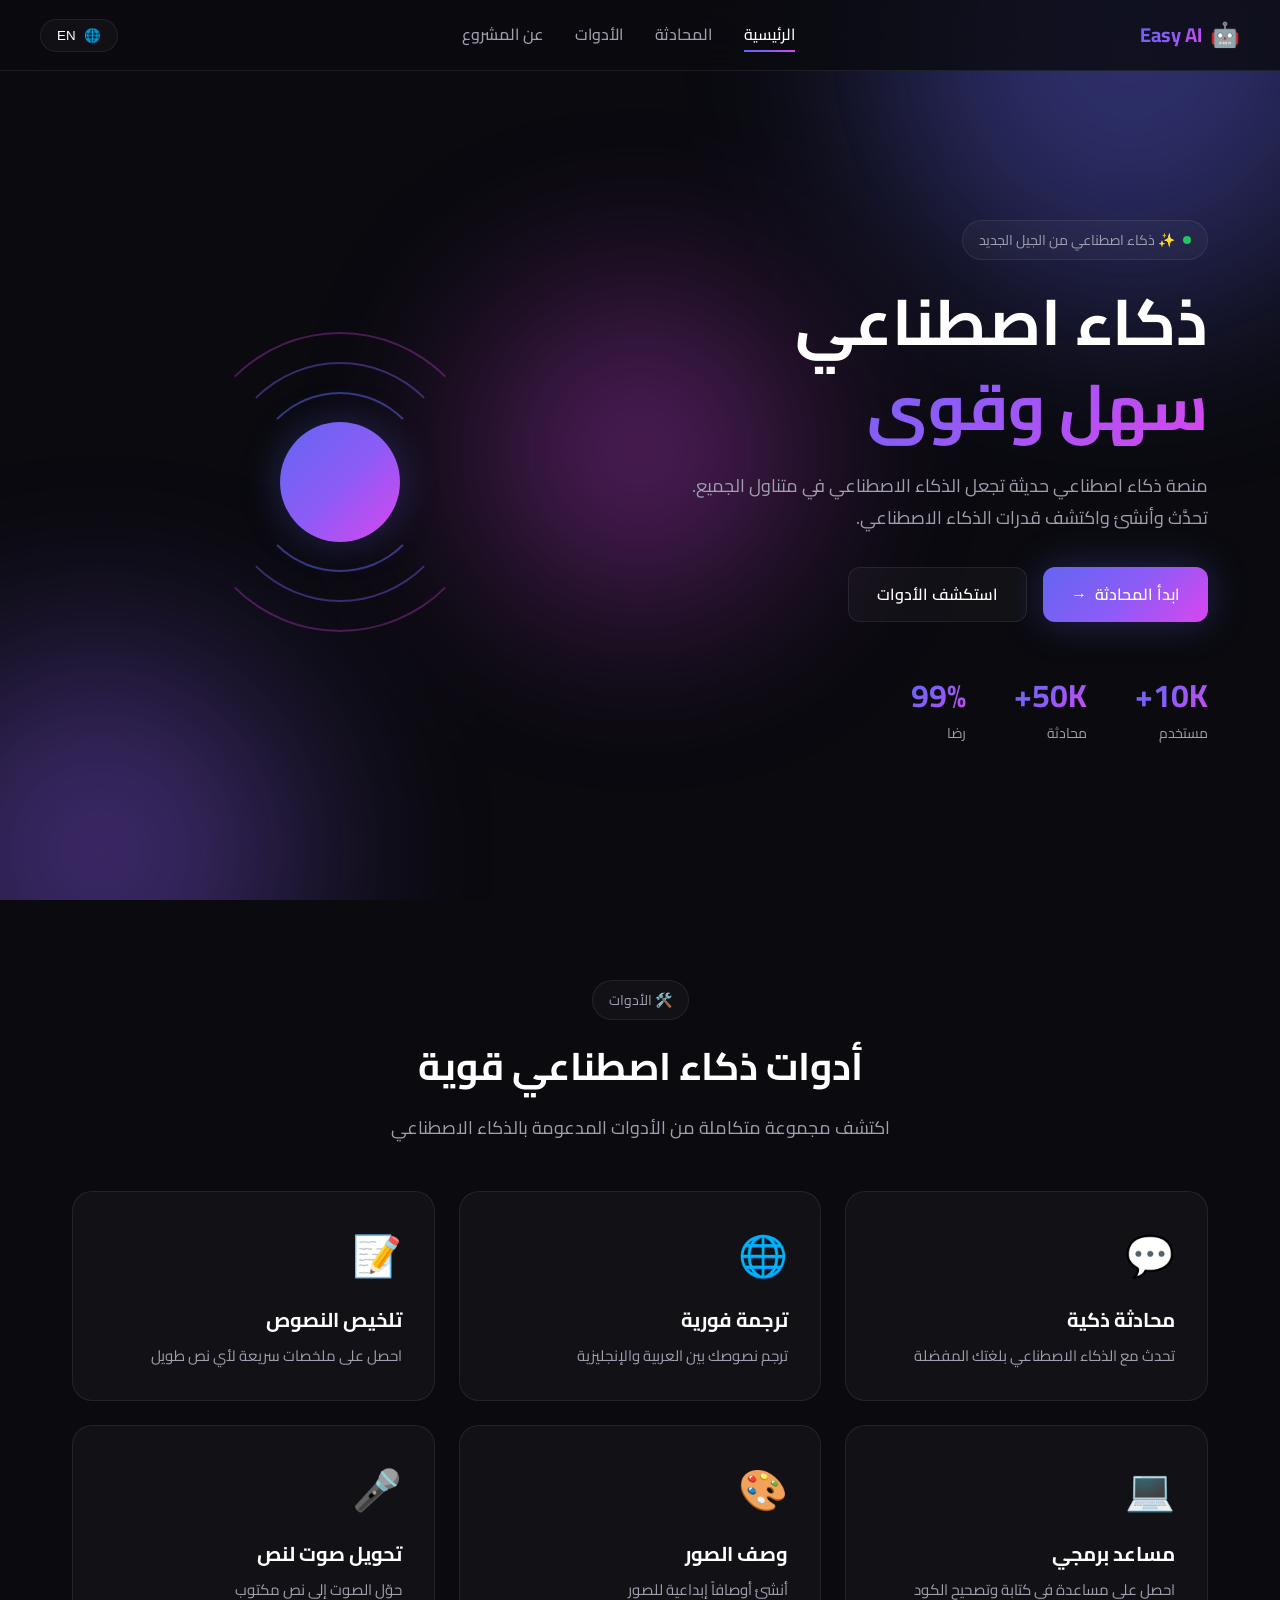
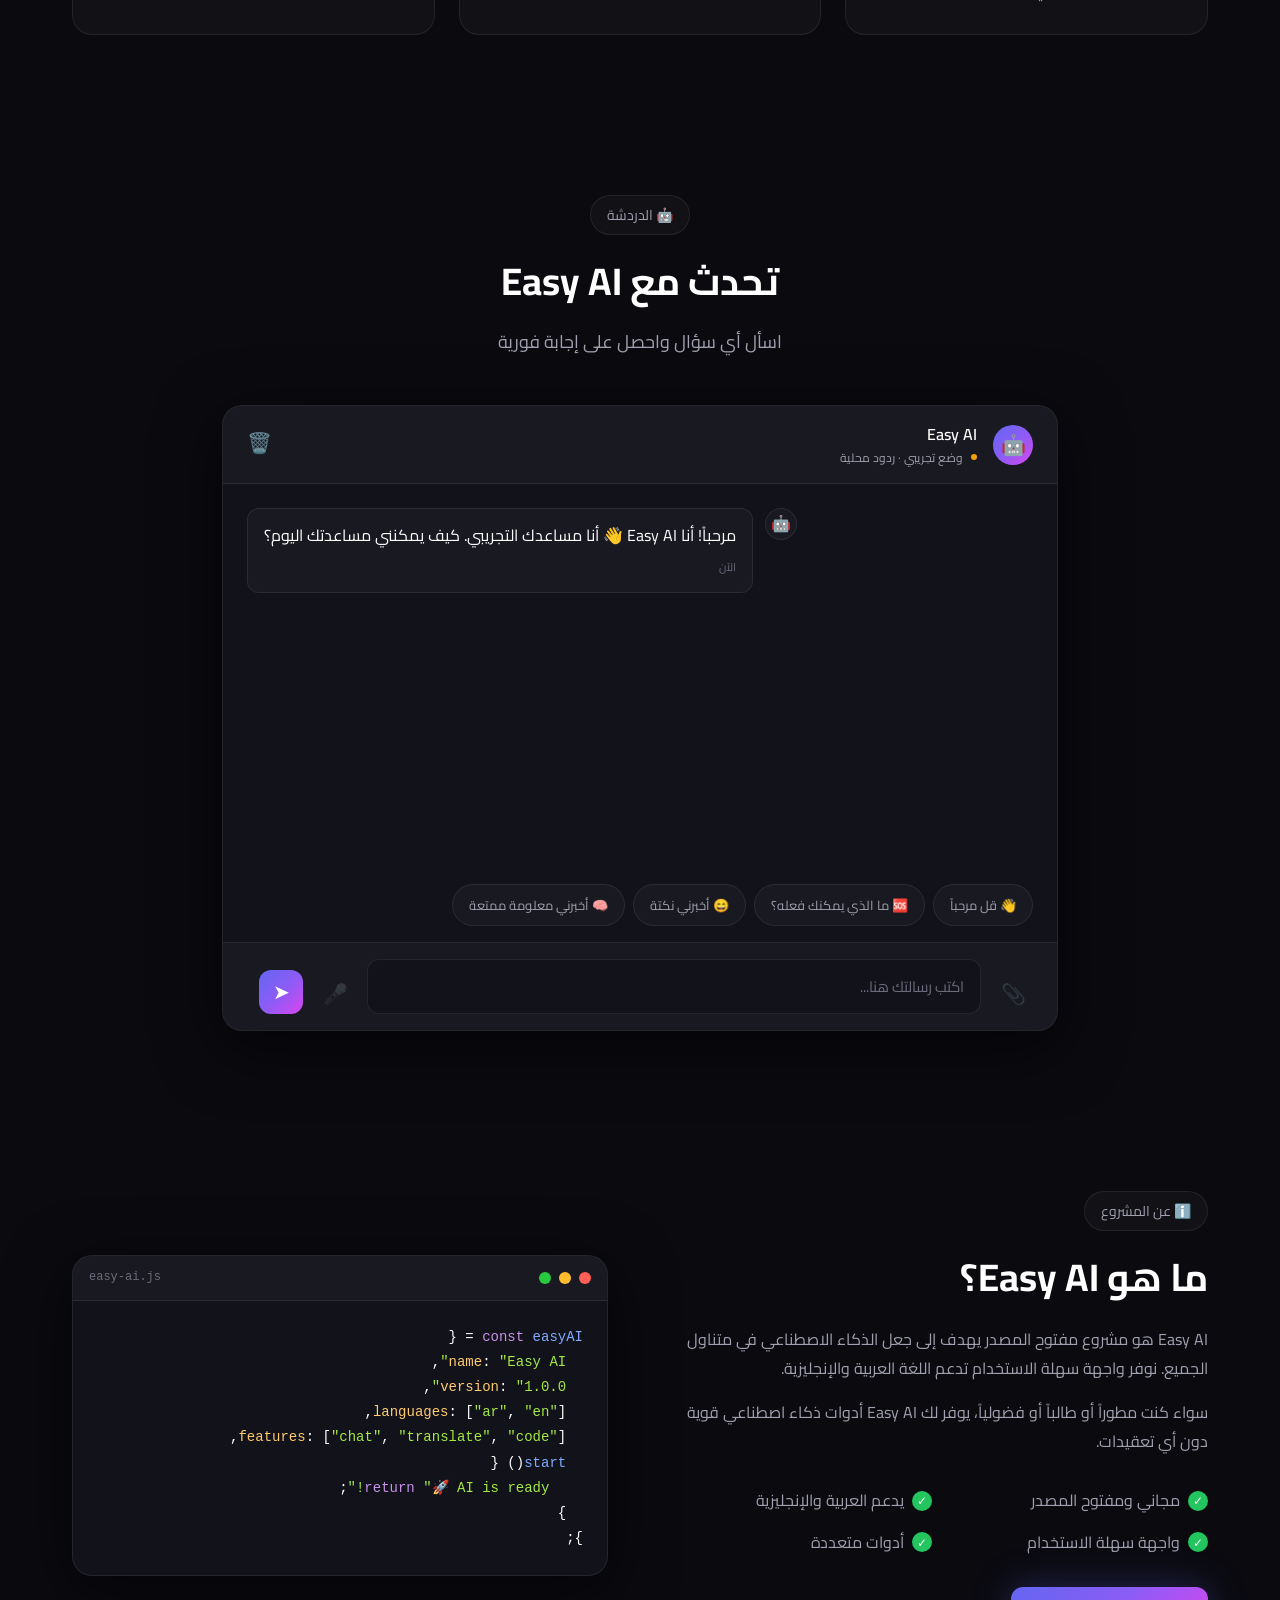
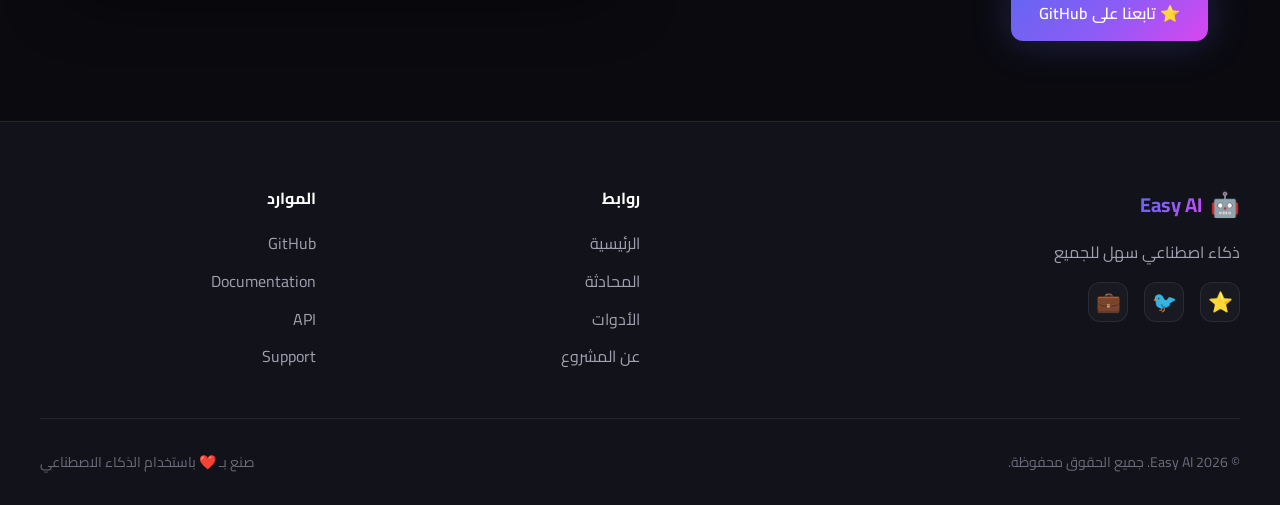
==== commit 16d3922e: "feat(chat): honest demo state, persistence, cancellation, and a real JS test suite The chat UI had n" ====
--- a/index.html
+++ b/index.html
@@ -3,14 +3,14 @@
 <head>
     <meta charset="UTF-8">
     <meta name="viewport" content="width=device-width, initial-scale=1.0">
-    <title>Easy AI - تجربة محادثة توضيحية | Demo Chat</title>
+    <title>Easy AI - ذكاء اصطناعي سهل | Your AI Assistant</title>
     <link rel="preconnect" href="https://fonts.googleapis.com">
     <link rel="preconnect" href="https://fonts.gstatic.com" crossorigin>
     <link href="https://fonts.googleapis.com/css2?family=Cairo:wght@300;400;600;700&family=Inter:wght@300;400;600;700&display=swap" rel="stylesheet">
     <link rel="stylesheet" href="css/style.css">
     <link rel="icon" href="data:image/svg+xml,<svg xmlns='http://www.w3.org/2000/svg' viewBox='0 0 100 100'><text y='.9em' font-size='90'>🤖</text></svg>">
 </head>
-<body>
+<body data-app-version="1.1.0">
     <!-- Animated Background -->
     <div class="bg-animation">
         <div class="gradient-orb orb-1"></div>
@@ -25,18 +25,20 @@
                 <span class="logo-icon">🤖</span>
                 <span class="logo-text" data-i18n="brand">Easy AI</span>
             </div>
-            <div class="nav-links">
+            <div class="nav-links" id="navLinks">
                 <a href="#home" class="nav-link active" data-i18n="nav.home">الرئيسية</a>
                 <a href="#chat" class="nav-link" data-i18n="nav.chat">المحادثة</a>
                 <a href="#tools" class="nav-link" data-i18n="nav.tools">الأدوات</a>
                 <a href="#about" class="nav-link" data-i18n="nav.about">عن المشروع</a>
             </div>
             <div class="nav-actions">
-                <button class="lang-toggle" id="langToggle" title="Switch Language">
+                <button class="lang-toggle" id="langToggle" type="button"
+                        aria-label="تبديل اللغة (Ctrl+Shift+L)" title="تبديل اللغة (Ctrl+Shift+L)">
                     <span class="lang-icon">🌐</span>
                     <span id="langLabel">EN</span>
                 </button>
-                <button class="menu-toggle" id="menuToggle">☰</button>
+                <button class="menu-toggle" id="menuToggle" type="button"
+                        aria-label="القائمة" aria-expanded="false" aria-controls="navLinks">☰</button>
             </div>
         </div>
     </nav>
@@ -46,14 +48,14 @@
         <div class="hero-content">
             <div class="hero-badge">
                 <span class="badge-dot"></span>
-                <span data-i18n="hero.badge">✨ تجربة محادثة توضيحية</span>
+                <span data-i18n="hero.badge">✨ ذكاء اصطناعي من الجيل الجديد</span>
             </div>
             <h1 class="hero-title">
-                <span data-i18n="hero.title1">مساعد تجريبي</span>
-                <span class="gradient-text" data-i18n="hero.title2">واضح وسهل</span>
+                <span data-i18n="hero.title1">ذكاء اصطناعي</span>
+                <span class="gradient-text" data-i18n="hero.title2">سهل وقوي</span>
             </h1>
             <p class="hero-description" data-i18n="hero.description">
-               واجهة ثنائية اللغة تستعرض تجربة محادثة بردود ثابتة. لا يوجد نموذج ذكاء اصطناعي أو مزود خارجي متصل حاليًا.
+               助力 AIaken - منصة ذكاء اصطناعي arabe moderne qui rend l'IA accessible à tous. Discutez, créez et découvrez la puissance de l'intelligence artificielle.
             </p>
             <div class="hero-buttons">
                 <a href="#chat" class="btn btn-primary">
@@ -66,16 +68,16 @@
             </div>
             <div class="hero-stats">
                 <div class="stat">
-                    <span class="stat-number">—</span>
-                    <span class="stat-label" data-i18n="stats.users">لا توجد بيانات استخدام</span>
+                    <span class="stat-number">10K+</span>
+                    <span class="stat-label" data-i18n="stats.users">مستخدم</span>
                 </div>
                 <div class="stat">
-                    <span class="stat-number">Demo</span>
-                    <span class="stat-label" data-i18n="stats.chats">ردود ثابتة</span>
+                    <span class="stat-number">50K+</span>
+                    <span class="stat-label" data-i18n="stats.chats">محادثة</span>
                 </div>
                 <div class="stat">
-                    <span class="stat-number">Local</span>
-                    <span class="stat-label" data-i18n="stats.satisfaction">تشغيل محلي</span>
+                    <span class="stat-number">99%</span>
+                    <span class="stat-label" data-i18n="stats.satisfaction">رضا</span>
                 </div>
             </div>
         </div>
@@ -93,45 +95,39 @@
     <section id="tools" class="features">
         <div class="section-header">
             <span class="section-badge" data-i18n="features.badge">🛠️ الأدوات</span>
-            <h2 class="section-title" data-i18n="features.title">حالة ميزات العرض</h2>
-            <p class="section-description" data-i18n="features.description">توضح كل بطاقة ما يعمل كتجربة وما يحتاج إلى خدمة غير متصلة.</p>
+            <h2 class="section-title" data-i18n="features.title">أدوات ذكاء اصطناعي قوية</h2>
+            <p class="section-description" data-i18n="features.description">اكتشف مجموعة متكاملة من الأدوات المدعومة بالذكاء الاصطناعي</p>
         </div>
         <div class="features-grid">
-            <div class="feature-card" data-tool="chat" data-status="demo">
+            <div class="feature-card" data-tool="chat">
                 <div class="feature-icon">💬</div>
-                <span class="feature-status status-demo" data-i18n="status.demo">تجريبي</span>
-                <h3 data-i18n="features.chat.title">محادثة تجريبية</h3>
-                <p data-i18n="features.chat.desc">جرّب ردودًا ثابتة ومحاكاة بسيطة بالعربية أو الإنجليزية.</p>
-            </div>
-            <div class="feature-card" data-tool="translate" data-status="unavailable">
+                <h3 data-i18n="features.chat.title">محادثة ذكية</h3>
+                <p data-i18n="features.chat.desc">تحدث مع الذكاء الاصطناعي بلغتك المفضلة</p>
+            </div>
+            <div class="feature-card" data-tool="translate">
                 <div class="feature-icon">🌐</div>
-                <span class="feature-status status-unavailable" data-i18n="status.unavailable">غير متاح</span>
-                <h3 data-i18n="features.translate.title">الترجمة</h3>
-                <p data-i18n="features.translate.desc">غير متاحة؛ لم تُربط خدمة ترجمة فعلية بعد.</p>
-            </div>
-            <div class="feature-card" data-tool="summarize" data-status="unavailable">
+                <h3 data-i18n="features.translate.title">ترجمة فورية</h3>
+                <p data-i18n="features.translate.desc">ترجم نصوصك بين العربية والإنجليزية</p>
+            </div>
+            <div class="feature-card" data-tool="summarize">
                 <div class="feature-icon">📝</div>
-                <span class="feature-status status-unavailable" data-i18n="status.unavailable">غير متاح</span>
                 <h3 data-i18n="features.summarize.title">تلخيص النصوص</h3>
-                <p data-i18n="features.summarize.desc">غير متاح؛ لا يوجد نموذج متصل لتلخيص النصوص.</p>
-            </div>
-            <div class="feature-card" data-tool="code" data-status="unavailable">
+                <p data-i18n="features.summarize.desc">احصل على ملخصات سريعة لأي نص طويل</p>
+            </div>
+            <div class="feature-card" data-tool="code">
                 <div class="feature-icon">💻</div>
-                <span class="feature-status status-unavailable" data-i18n="status.unavailable">غير متاح</span>
                 <h3 data-i18n="features.code.title">مساعد برمجي</h3>
-                <p data-i18n="features.code.desc">غير متاح؛ لا توجد خدمة متصلة لتحليل الشيفرة.</p>
-            </div>
-            <div class="feature-card" data-tool="image" data-status="unavailable">
+                <p data-i18n="features.code.desc">احصل على مساعدة في كتابة وتصحيح الكود</p>
+            </div>
+            <div class="feature-card" data-tool="image">
                 <div class="feature-icon">🎨</div>
-                <span class="feature-status status-unavailable" data-i18n="status.unavailable">غير متاح</span>
                 <h3 data-i18n="features.image.title">وصف الصور</h3>
-                <p data-i18n="features.image.desc">غير متاح؛ الواجهة لا تستقبل الصور أو تحللها.</p>
-            </div>
-            <div class="feature-card" data-tool="voice" data-status="unavailable">
+                <p data-i18n="features.image.desc">أنشئ أوصافاً إبداعية للصور</p>
+            </div>
+            <div class="feature-card" data-tool="voice">
                 <div class="feature-icon">🎤</div>
-                <span class="feature-status status-unavailable" data-i18n="status.unavailable">غير متاح</span>
                 <h3 data-i18n="features.voice.title">تحويل صوت لنص</h3>
-                <p data-i18n="features.voice.desc">غير متاح؛ لا يوجد تسجيل أو تحويل للصوت.</p>
+                <p data-i18n="features.voice.desc">حول смертельlyое audio إلى نص مكتوب</p>
             </div>
         </div>
     </section>
@@ -141,50 +137,69 @@
         <div class="section-header">
             <span class="section-badge" data-i18n="chat.badge">🤖 الدردشة</span>
             <h2 class="section-title" data-i18n="chat.title">تحدث مع Easy AI</h2>
-            <p class="section-description" data-i18n="chat.description">جرّب محادثة توضيحية تعتمد على ردود معدّة مسبقًا.</p>
+            <p class="section-description" data-i18n="chat.description">اسأل أي سؤال واحصل على إجابة فورية</p>
         </div>
         <div class="chat-container">
             <div class="chat-header">
                 <div class="chat-avatar">🤖</div>
                 <div class="chat-info">
                     <span class="chat-name">Easy AI</span>
-                    <span class="chat-status">
-                        <span class="status-dot"></span>
-                        <span data-i18n="chat.online">وضع تجريبي</span>
+                    <span class="chat-status chat-status--demo"
+                          data-i18n-title="chat.demo.title"
+                          title="لا يوجد مزوّد ذكاء اصطناعي متصل في هذه النسخة — كل الردود قوالب محلية داخل متصفحك، ولا يغادر أي شيء جهازك.">
+                        <span class="status-dot" aria-hidden="true"></span>
+                        <span data-i18n="chat.demo">وضع تجريبي · ردود محلية</span>
                     </span>
                 </div>
                 <div class="chat-tools">
-                    <button class="tool-btn" id="clearChat" title="Clear">🗑️</button>
-                </div>
-            </div>
-            <div class="chat-messages" id="chatMessages">
+                    <button class="tool-btn" id="clearChat" type="button"
+                            aria-label="مسح المحادثة" data-i18n-aria-label="chat.clear"
+                            data-i18n-title="chat.clear" title="مسح المحادثة">🗑️</button>
+                </div>
+            </div>
+            <div class="chat-messages" id="chatMessages" role="log"
+                 aria-live="polite" aria-relevant="additions"
+                 aria-label="سجل رسائل المحادثة" data-i18n-aria-label="chat.messageLog"
+                 tabindex="0">
                 <div class="message ai-message">
                     <div class="message-avatar">🤖</div>
                     <div class="message-content">
-                        <p data-i18n="chat.welcome">مرحبًا! هذه محادثة تجريبية بردود ثابتة، وليست نموذج ذكاء اصطناعي متصلًا. اختر اقتراحًا لتجربة الواجهة.</p>
+                        <p data-i18n="chat.welcome">مرحباً! أنا Easy AI 👋 أنا مساعدك الذكي. كيف يمكنني مساعدتك اليوم؟</p>
                         <span class="message-time">الآن</span>
                     </div>
                 </div>
             </div>
             <div class="chat-suggestions" id="chatSuggestions">
-                <button class="suggestion-btn" data-suggestion="hello" data-i18n="suggestions.hello">👋 قل مرحباً</button>
-                <button class="suggestion-btn" data-suggestion="help" data-i18n="suggestions.help">🆘 ما الذي يمكنك فعله؟</button>
-                <button class="suggestion-btn" data-suggestion="joke" data-i18n="suggestions.joke">😄 أخبرني نكتة</button>
-                <button class="suggestion-btn" data-suggestion="fact" data-i18n="suggestions.fact">🧠 أخبرني حقيقة ممتعة</button>
+                <button class="suggestion-btn" type="button" data-suggestion="hello" data-i18n="suggestions.hello">👋 قل مرحباً</button>
+                <button class="suggestion-btn" type="button" data-suggestion="help" data-i18n="suggestions.help">🆘 ما الذي يمكنك فعله؟</button>
+                <button class="suggestion-btn" type="button" data-suggestion="joke" data-i18n="suggestions.joke">😄 أخبرني نكتة</button>
+                <button class="suggestion-btn" type="button" data-suggestion="fact" data-i18n="suggestions.fact">🧠 أخبرني معلومة ممتعة</button>
             </div>
             <div class="chat-input-container">
-                <button class="input-tool-btn" id="attachBtn" title="غير متاح" disabled aria-disabled="true">📎</button>
+                <button class="input-tool-btn" id="attachBtn" type="button" disabled
+                        aria-disabled="true" aria-label="إرفاق ملف" data-i18n-aria-label="chat.attach"
+                        data-i18n-title="chat.notImplemented"
+                        title="هذه الأداة غير مفعّلة في هذه النسخة التجريبية.">📎</button>
                 <textarea
                     id="chatInput"
                     class="chat-input"
                     placeholder="اكتب رسالتك هنا..."
                     data-i18n-placeholder="chat.placeholder"
+                    aria-label="اكتب رسالتك هنا..."
+                    data-i18n-aria-label="chat.placeholder"
                     rows="1"
                 ></textarea>
-                <button class="input-tool-btn" id="voiceBtn" title="غير متاح" disabled aria-disabled="true">🎤</button>
-                <button class="send-btn" id="sendBtn">
-                    <span class="send-icon">➤</span>
+                <button class="input-tool-btn" id="voiceBtn" type="button" disabled
+                        aria-disabled="true" aria-label="إدخال صوتي" data-i18n-aria-label="chat.voice"
+                        data-i18n-title="chat.notImplemented"
+                        title="هذه الأداة غير مفعّلة في هذه النسخة التجريبية.">🎤</button>
+                <button class="send-btn" id="sendBtn" type="button"
+                        aria-label="إرسال" data-i18n-aria-label="chat.send">
+                    <span class="send-icon" aria-hidden="true">➤</span>
                 </button>
+
+                <!-- Transient status lines: cleared / cancelled / restored. -->
+                <span class="sr-only" id="chatLive" role="status" aria-live="polite"></span>
             </div>
         </div>
     </section>
@@ -196,10 +211,12 @@
                 <span class="section-badge" data-i18n="about.badge">ℹ️ عن المشروع</span>
                 <h2 class="section-title" data-i18n="about.title">ما هو Easy AI؟</h2>
                 <p data-i18n="about.description1">
-                    Easy AI مشروع مفتوح المصدر يعرض واجهة محادثة ثنائية اللغة، مع قناة مستقلة وآمنة لمزامنة البيانات المنقّحة.
+                    Easy AI هو مشروع مفتوح المصدر يهدف إلى جعل الذكاء الاصطناعي في متناول الجميع. 
+                    نوفر واجهة سهلة الاستخدام تدعم اللغة العربية والإنجليزية.
                 </p>
                 <p data-i18n="about.description2">
-                    المحادثة الحالية محاكاة توضيحية، أما الترجمة والتلخيص والبرمجة والصور والصوت فتحتاج إلى خدمات غير متصلة بعد.
+                    Whether you're a developer, student, or curious mind, Easy AI provides powerful AI tools 
+                    without the complexity.
                 </p>
                 <div class="about-features">
                     <div class="about-feature">
@@ -235,9 +252,10 @@
   <span class="property">name</span>: <span class="string">"Easy AI"</span>,
   <span class="property">version</span>: <span class="string">"1.0.0"</span>,
   <span class="property">languages</span>: [<span class="string">"ar"</span>, <span class="string">"en"</span>],
-  <span class="property">chat</span>: <span class="string">"demo"</span>,
-  <span class="property">translate</span>: <span class="string">"unavailable"</span>,
-  <span class="property">summarize</span>: <span class="string">"unavailable"</span>
+  <span class="property">features</span>: [<span class="string">"chat"</span>, <span class="string">"translate"</span>, <span class="string">"code"</span>],
+  <span class="method">start</span>() {
+    <span class="keyword">return</span> <span class="string">"🚀 AI is ready!"</span>;
+  }
 };</code></pre>
                 </div>
             </div>
@@ -281,6 +299,8 @@
     </footer>
 
     <!-- Scripts -->
+    <script src="js/storage.js"></script>
+    <script src="js/chat-store.js"></script>
     <script src="js/i18n.js"></script>
     <script src="js/ai.js"></script>
     <script src="js/main.js"></script>
--- a/css/style.css
+++ b/css/style.css
@@ -629,6 +629,18 @@
     border-radius: 50%;
 }
 
+/* Demo state: amber, not the green "connected" dot. The chat has no provider
+   behind it, and the colour must not claim otherwise. */
+.chat-status--demo .status-dot {
+    background: var(--warning);
+    box-shadow: none;
+    animation: none;
+}
+
+.chat-status--demo {
+    cursor: help;
+}
+
 .tool-btn {
     background: none;
     border: none;
@@ -741,6 +753,10 @@
 
 .message-content p {
     margin-bottom: 0.25rem;
+    /* Replies are built with textContent, so their line breaks are literal
+       newline characters: preserve them or a multi-line answer collapses. */
+    white-space: pre-wrap;
+    overflow-wrap: anywhere;
 }
 
 .message-time {
@@ -1151,16 +1167,49 @@
     background: var(--accent-primary);
     color: white;
 
-/* Explicit product capability states */
-.feature-status {
-    display: inline-flex;
-    margin-bottom: 0.75rem;
-    padding: 0.2rem 0.6rem;
-    border-radius: 999px;
-    font-size: 0.75rem;
-    font-weight: 700;
-}
-.status-demo { color: #c7d2fe; background: rgba(99, 102, 241, 0.2); }
-.status-unavailable { color: #fecaca; background: rgba(239, 68, 68, 0.16); }
-.feature-card[data-status="unavailable"] { cursor: not-allowed; opacity: 0.82; }
-.input-tool-btn:disabled { cursor: not-allowed; opacity: 0.4; }
+/* ============================================
+   Chat UI states & accessibility helpers
+   ============================================ */
+
+/* Visually hidden but available to assistive technology. */
+.sr-only {
+    position: absolute;
+    width: 1px;
+    height: 1px;
+    padding: 0;
+    margin: -1px;
+    overflow: hidden;
+    clip: rect(0, 0, 0, 0);
+    clip-path: inset(50%);
+    white-space: nowrap;
+    border: 0;
+}
+
+/* Send button while a reply is in flight: it is now a stop button. */
+.send-btn.is-stop {
+    background: var(--warning);
+    color: #1a1a2e;
+}
+
+.send-btn.is-stop .send-icon {
+    font-size: 0.9rem;
+}
+
+/* Disabled tool buttons stay visibly inactive instead of faking a click. */
+.input-tool-btn:disabled,
+.tool-btn:disabled {
+    opacity: 0.35;
+    cursor: not-allowed;
+}
+
+.input-tool-btn:disabled:hover,
+.tool-btn:disabled:hover {
+    opacity: 0.35;
+    transform: none;
+}
+
+/* The log is focusable for keyboard scrolling; keep the ring subtle. */
+.chat-messages:focus-visible {
+    outline: 2px solid var(--accent-primary);
+    outline-offset: -2px;
+}
